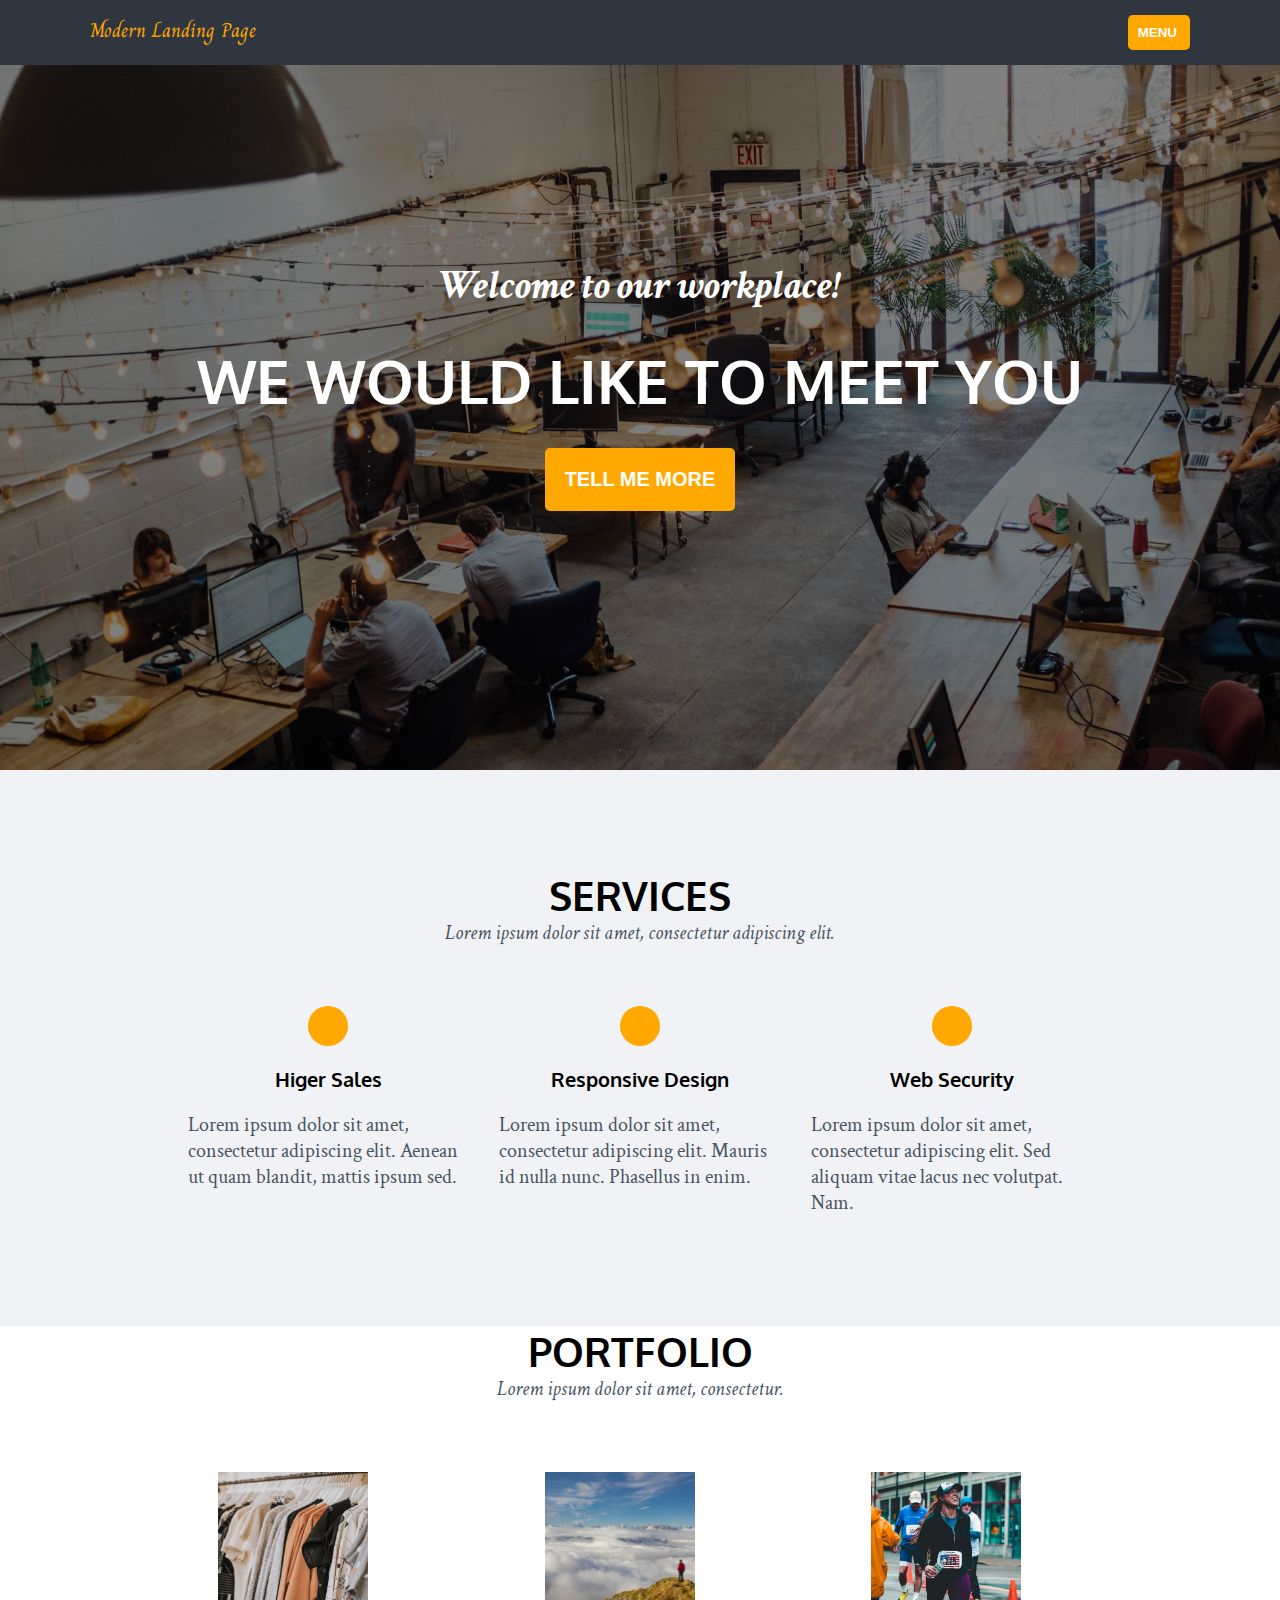
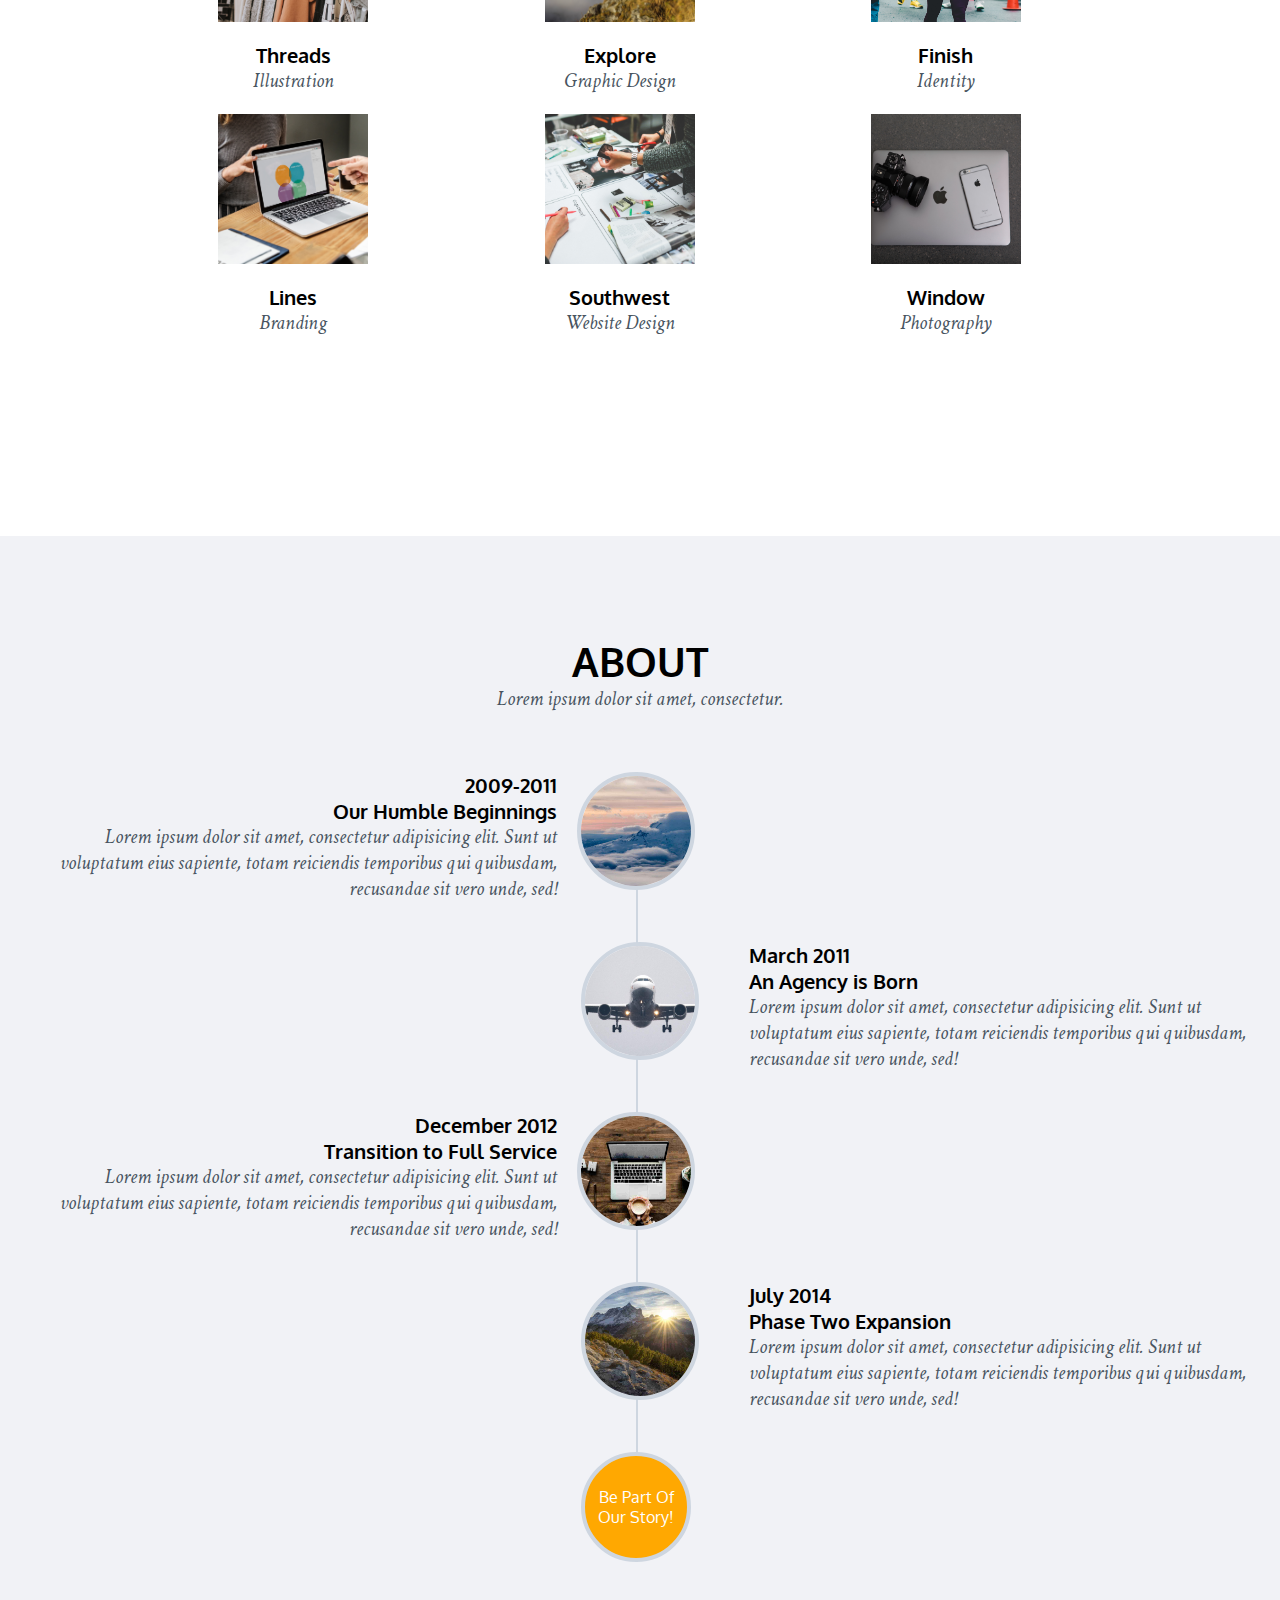
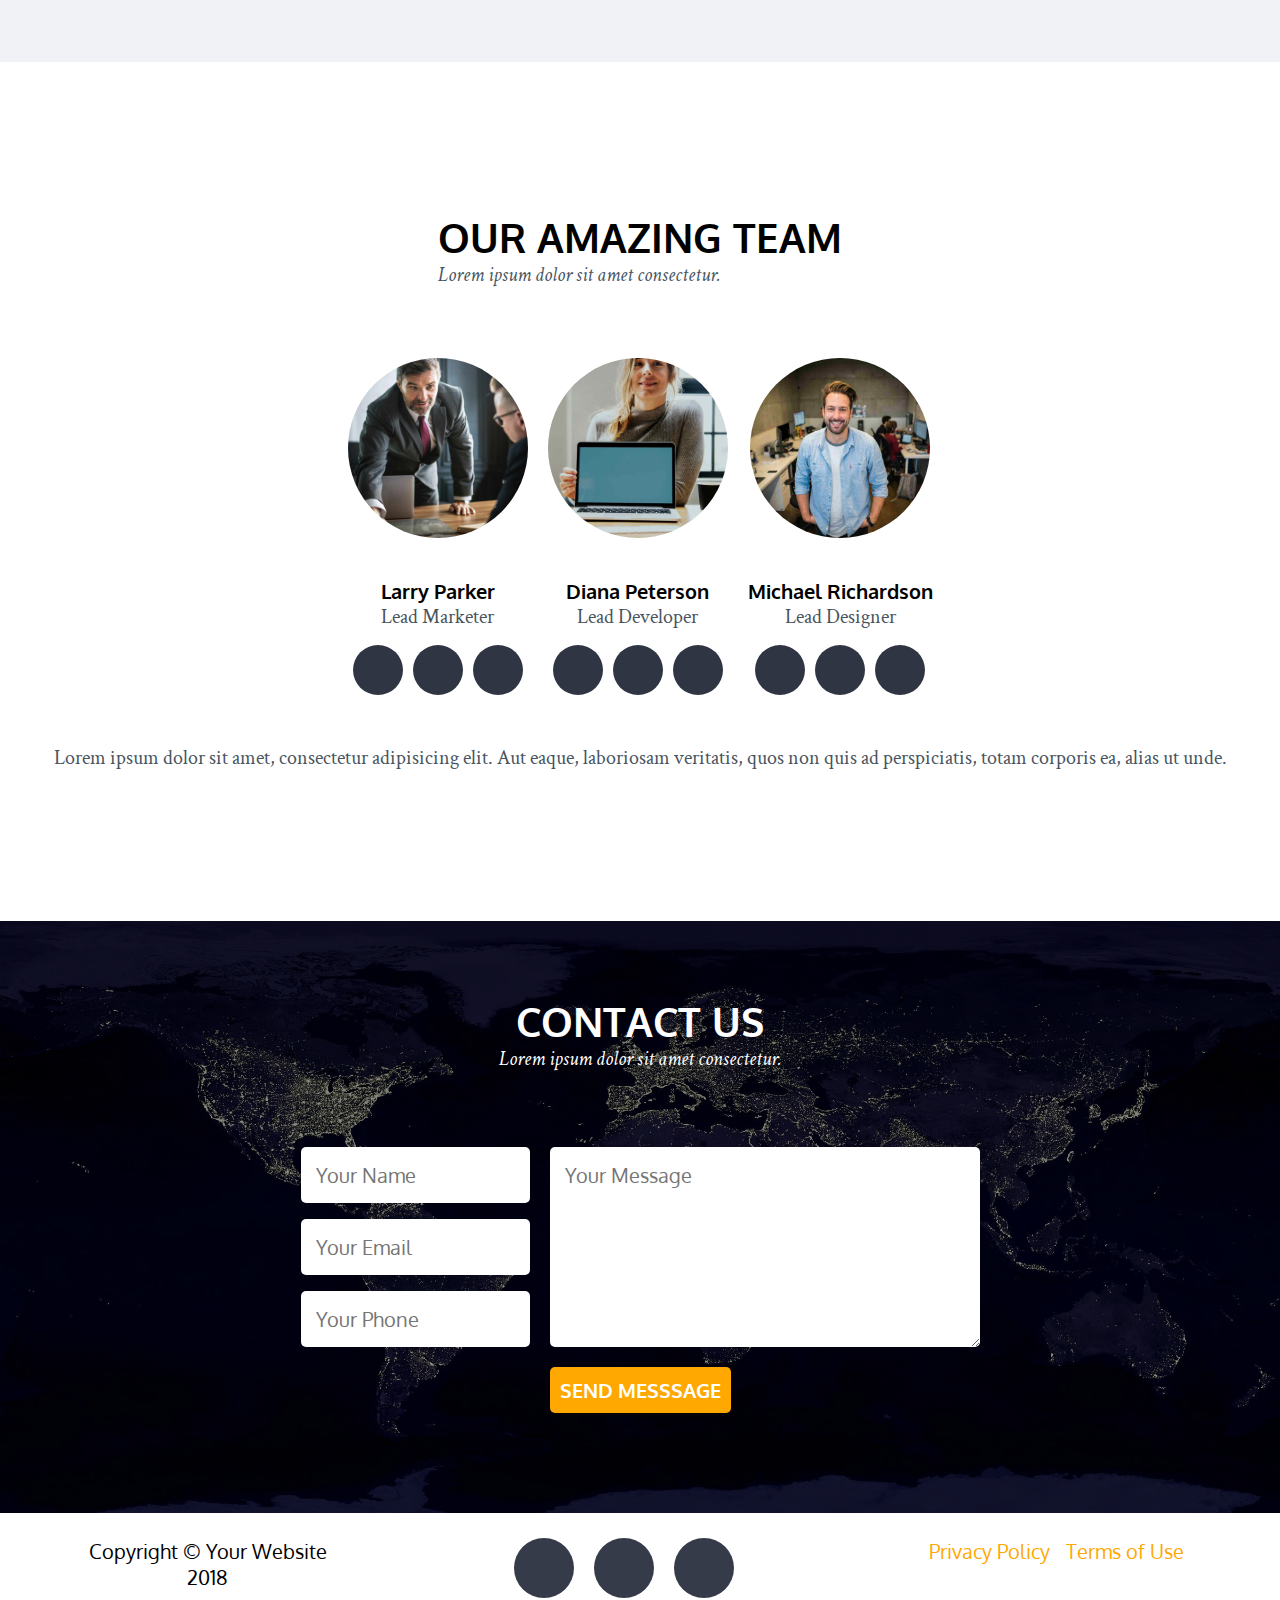
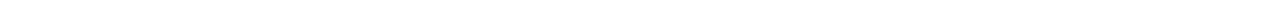
==== html/index.html @ 5140ac52 "finished smooth menu jumps to sections of page" ====
<!DOCTYPE html>
<html>
  <head> 
    <link rel="stylesheet" href="https://use.fontawesome.com/releases/v5.6.3/css/all.css" integrity="sha384-UHRtZLI+pbxtHCWp1t77Bi1L4ZtiqrqD80Kn4Z8NTSRyMA2Fd33n5dQ8lWUE00s/" crossorigin="anonymous">
    <link rel="stylesheet" href="./fonts.css">
    <link rel="stylesheet" href="./commonStyles.css">
    <link href="https://fonts.googleapis.com/css?family=Charm|Crimson+Text|Oxygen" rel="stylesheet">
    <style>
      body{
          margin: 0;
      }
    </style>
  </head>
  <body>
    <style>
      @keyframes menuDropdownSlideDown {
          from {
              height: calc(65px - 30px);
          }
          to {
              height: 300px;
          }
      }
      @keyframes menuDropdownSlideUp {
          from {
              height: 300px;
          }
          to {
              height: calc(65px - 30px);
          }
      }
      header{
          background-color: #2f3640;
          display: flex;
          flex-direction: column;
          padding: 15px 90px;
          position: absolute;
          width: calc(100% - 180px);
      }
      header .pageSections{
          display: none;
      }
      .headerTopRow {
          display: flex;
          justify-content: space-between;
      }
      header button{
          height: 35px;
      }
      ul.pageSections {
          list-style: none;
          padding-left: 0;
          justify-content: space-between;
          height: 100%;
      }
      ul.pageSection li {
          margin-bottom: 10px;
          padding: 0;
      }
      .pageSections a{
          color:white;
          text-decoration: none;
      }
      .pageSections li:hover {
          cursor: pointer;
      }
    </style>
    <script>
      let isMenuBtnClicked = false;
      
      function handleMenuBtnClicked(e) {
          isMenuBtnClicked = !isMenuBtnClicked;
          let headerStyle ='';
          let pageSectionsStyle ='';
      
          if(isMenuBtnClicked){
              headerStyle = 'animation-fill-mode: forwards; animation-duration: .5s; animation-name: menuDropdownSlideDown;';
              pageSectionsStyle = 'display: flex; flex-direction: column';
          } 
          else {
              headerStyle = 'animation-fill-mode: forwards; animation-duration: .5s; animation-name: menuDropdownSlideUp;';
              pageSectionsStyle = 'display: none';
          }
      
          let headerEl = document.getElementsByTagName('header')[0];
          let pageSectionsEl = document.getElementsByClassName('pageSections')[0];  
      
          headerEl.style = headerStyle;
          pageSectionsEl.style = pageSectionsStyle;
      }
      
      function scrollTo(element, to, duration){
          if (duration <= 0) return;
          var difference = to - element.scrollTop;
          var perTick = difference / duration * 10;
      
          setTimeout(function() {
              element.scrollTop = element.scrollTop + perTick;
              if (element.scrollTop === to) return;
              scrollTo(element, to, duration - 10);
          }, 10);
      }
      
      window.addEventListener('DOMContentLoaded', function () {
          let anchorTagEls = document.getElementsByClassName('sectionLink');
          for(let i = 0;i < anchorTagEls.length;i++ ){
              anchorTagEls[i].onclick = animateScroll;
          }
      });
      
      function animateScroll(e) {
          e.preventDefault(); // prevent jumping to section, animate instead       
          let section = e.target.getAttribute("href");
          // get top position of section Elements in relation to top of page
          var sectionEl = document.getElementById(section.slice(1));
          let jmp = sectionEl.offsetTop;
          let htmlEl = document.getElementsByTagName('html')[0];
          setTimeout(()=> scrollTo(htmlEl, jmp, 600), 200);
      }
    </script>
    <header id="header">
      <div class="headerTopRow"><a class="sm-txt cursive" href="#header">Modern Landing Page</a>
        <button class="btn" onclick="handleMenuBtnClicked(this)">MENU<i class="fas fa-bars"></i></button>
      </div>
      <ul class="pageSections sans-serif">
        <li> <a class="sectionLink" href="#services">SERVICES</a></li>
        <li> <a class="sectionLink" href="#portfolio">PORTFOLIO</a></li>
        <li><a class="sectionLink" href="#about">ABOUT</a></li>
        <li> <a class="sectionLink" href="#team">TEAM</a></li>
        <li> <a class="sectionLink" href="#contact">CONTACT</a></li>
      </ul>
    </header>
    <style>
      .bannerSection {
          display: flex;
          flex-direction: column;
          justify-content: center;
          align-items: center;
          background-image: 
              linear-gradient(
                  rgba(0, 0, 0, 0.5), 
                  rgba(0, 0, 0, 0.5)
              ),
              url('../assets/workplace.jpg');
          height: 770px;
          background-size: cover;
      }
      .bannerSection button {
          padding: 20px;
      }
      .bannerSection h2, .bannerSection h1, .bannerSection button {
          margin: 15px 0;
      }
      .bannerSection a{
          text-decoration: none;
      }
    </style>
    <section class="bannerSection">
      <h2 class="md-txt serif">Welcome to our workplace!</h2>
      <h1 class="l-txt sans-serif">WE WOULD LIKE TO MEET YOU</h1>
      <button class="btn sm-txt"> <a href="#services">TELL ME MORE</a></button>
    </section>
    <style>
      .servicesSection{
          display: flex;
          flex-direction: column;
          padding: 100px 0;
          background-color: #f1f2f6;
      }
      .servicesSectionHeader{
          display: flex;
          flex-direction: column;
          align-items: center;
          margin-bottom: 50px;
      }
      .servicesSection .services{
          display: flex;
          justify-content: center;
      }
      .service{
          display: flex; 
          flex-direction: column;
          align-items: center;
          margin: 0 15px;
          flex-basis: 22%;
      }
      .service i {
          background-color: #ffa801;
          padding: 20px;
          border-radius: calc(30px + 40px);
      }
      .service h2, .service i, .service p{
          margin: 10px 0;
      }
      
    </style>
    <section class="servicesSection" id="services">
      <div class="servicesSectionHeader">
        <h2 class="md-txt sans-serif">SERVICES</h2>
        <p class="sm-txt serif">Lorem ipsum dolor sit amet, consectetur adipiscing elit.</p>
      </div>
      <div class="services">
            <div class="service"><i class="fas fa-shopping-cart l-txt"> </i>
              <h2 class="sm-txt sans-serif">Higer Sales</h2>
              <p class="sm-txt serif">Lorem ipsum dolor sit amet, consectetur adipiscing elit. Aenean ut quam blandit, mattis ipsum sed.</p>
            </div>
            <div class="service"><i class="fas fa-laptop l-txt"> </i>
              <h2 class="sm-txt sans-serif">Responsive Design</h2>
              <p class="sm-txt serif">Lorem ipsum dolor sit amet, consectetur adipiscing elit. Mauris id nulla nunc. Phasellus in enim.</p>
            </div>
            <div class="service"><i class="fas fa-lock l-txt"> </i>
              <h2 class="sm-txt sans-serif">Web Security</h2>
              <p class="sm-txt serif">Lorem ipsum dolor sit amet, consectetur adipiscing elit. Sed aliquam vitae lacus nec volutpat. Nam.</p>
            </div>
      </div>
    </section>
    <script>
      const projects = {
          Illustration: {
              date: 'Jan 2018',
              client: 'Bon Jovi'
          },
          'Graphic Design': {
              date: 'June 2017',
              client: 'Aerosmith'
          }, 
          Identity: {
              date: 'May 2018',
              client: 'George L.'
          },
          Branding: {
              date: 'Dec 2017',
              client: 'Samantha'
          },
          'Website Design': {
              date: 'June 2017',
              client: 'Susan'
          },
          Photography: {
              date: 'Nov 2016',
              client: 'Lui'
          }
      };
      
      let dialogIsOpen = false;
      //- populates dom nodes with category data
      function dialogToggle(e){
          dialogIsOpen = !dialogIsOpen;
      
          if(dialogIsOpen){
              let title = e.nextElementSibling.innerHTML;
              let paragraph = 'Use this area to describe your project. Lorem ipsum dolor sit amet, consectetur adipiscing elit. Vivamus finibus iaculis turpis. Mauris quis elit quis justo lobortis elementum. Donec mi justo, semper et urna non, posuere rutrum enim. Maecenas consectetur, tellus a scelerisque faucibus, urna elit gravida odio, eget facilisis enim orci eu massa. Donec ac magna sed sapien aliquam varius a lacinia lorem.';
              let category = e.nextElementSibling.nextElementSibling.innerHTML;
      
              let dialogEl = document.getElementsByClassName('projectDialogContainer')[0];
              dialogEl.style = 'display: block;';
              let projectDialogEl = dialogEl.childNodes[1];
              let dialogHeaderEl = projectDialogEl.childNodes[3];
              dialogHeaderEl.childNodes[1].innerHTML = title;
      
              //- set category image
              let imgUrl = e.previousElementSibling.getAttribute('src');
              let dialogBodyEl = dialogHeaderEl.nextElementSibling;
              let imgEl = dialogBodyEl.childNodes[0];
              imgEl.setAttribute('src', imgUrl);
      
              //- set category body text
              let pEl = imgEl.nextElementSibling;
              pEl.innerHTML = paragraph;
      
              //- Set category Details
              let dialogFooterEl = dialogBodyEl.nextElementSibling;
              let projectDetailsEl = dialogFooterEl.childNodes[1];
              
              let dateEl = projectDetailsEl.childNodes[1];
              let clientEl = dateEl.nextElementSibling;
              let categoryEl = clientEl.nextElementSibling;
      
              dateEl.innerHTML = 'Date: ' + projects[category].date;
              clientEl.innerHTML = 'Client: ' + projects[category].client;
              categoryEl.innerHTML = 'Category: ' + category;
          } else{
              let dialogEl = document.getElementsByClassName('projectDialogContainer')[0];
              dialogEl.style = 'display: none;';
          }
      
      
      }
      
    </script>
    <style>
      .portfolioSection{
          display: flex;
          flex-direction: column;
          align-items: center;
          margin-bottom: 200px;
      }
      .portfolioSectionHeader{
          display: flex;
          flex-direction: column;
          align-items: center;
          margin-bottom: 50px;
      }
      .portfolioCategory {
          display: flex;
          flex-direction: column;
          flex-basis: 32%;
          align-items: center;
          position: relative;
      }
      .portfolioCategory img{
          height: 150px;
          width: 150px;
          object-fit: cover;
          margin: 20px 10px;
      }
      .portfolioCategory i {
          display: flex;
          justify-content: center;
          align-items: center;
          background-color: #ffa801;
          height: 150px;
          width: 150px;
          position: absolute;
          top: 20px;
          opacity: 0;
      }
      @keyframes portfolioSectionHover {
          from {
              opacity: 0;
          }
          to {
              opacity: .8;
          }
      }
      .portfolioCategory i:hover{
          cursor: pointer;
          animation-name: portfolioSectionHover;
          animation-fill-mode: forwards; 
          animation-duration: .5s; 
      }
      .projectDialogContainer {
          top: 0;
          left: 0;
          position: fixed;
          height: 100%;
          width: 100vw;
          overflow-x: hidden;
          overflow-y: scroll;
          z-index: 2;
          box-sizing: border-box;
          display: none;
          background-color:   rgba(0, 0, 0, 0.5);
      }
      .projectDialog{
          padding: 40px;
          background-color: white;
          border-radius: 5px;
          max-width: 100%;
          margin: 20px;
          height: auto;
          display: flex; 
          align-items: center;
          flex-direction: column;
      }
      .projectDialog  > i{
          align-self: flex-end;
      }
      .projectDialog  > i:hover {
          cursor: pointer;
      }
      .projectDialog .dialogHeader {
          display: flex;
          flex-direction: column;
          align-items: center;
          margin-bottom: 10px;
      }
      .projectDialog .dialogHeader h2{
          margin-bottom: 20px;
      }
      .projectDialog .dialogBody {
          display: flex;
          flex-direction: column;
          margin-bottom: 30px;
          text-align: center;
      }
      .projectDialog .dialogBody img{
          width: 100%;
          margin-bottom: 30px;
      }
      .projectDialog .projectDetails {
          margin-bottom: 30px;
      }
      .portfolioCategoriesContainer {
          display: flex;
          flex-wrap: wrap;
      }
      
    </style>
    <section class="portfolioSection" id="portfolio">
      <div class="portfolioSectionHeader">
        <h2 class="md-txt sans-serif">PORTFOLIO</h2>
        <p class="sm-txt serif">Lorem ipsum dolor sit amet, consectetur.</p>
      </div>
      <div class="projectDialogContainer">
        <div class="projectDialog"> <i class="l-txt fas fa-times" onclick="dialogToggle(this)"> </i>
          <div class="dialogHeader">
            <h2 class="sans-serif md-txt title"></h2>
            <p class="sm-txt serif">Lorem ipsum dolor sit amet, consectetur </p>
          </div>
          <div class="dialogBody"><img src="" alt="">
            <p class="sans-serif"></p>
          </div>
          <div class="projectDialogFooter">
            <div class="projectDetails">
              <p class="xs-txt sans-serif">Date: </p>
              <p class="xs-txt sans-serif">Client:</p>
              <p class="xs-txt sans-serif">Category:</p>
            </div>
            <button class="btn"><i class=" sm-txt fas fa-times"> <span class="sans-serif" onclick="dialogToggle(this)">Close Project</span></i></button>
          </div>
        </div>
      </div>
      <div class="portfolioCategoriesContainer">
            <div class="portfolioCategory"><img src="../assets/clothing.jpg" alt="clothing on hangers"><i class="l-txt fas fa-plus" onclick="dialogToggle(this)"></i>
              <h2 class="sm-txt sans-serif">Threads</h2>
              <p class="sm-txt serif">Illustration</p>
            </div>
            <div class="portfolioCategory"><img src="../assets/adventure.jpg" alt="man on the edge of a cliff"><i class="l-txt fas fa-plus" onclick="dialogToggle(this)"></i>
              <h2 class="sm-txt sans-serif">Explore</h2>
              <p class="sm-txt serif">Graphic Design</p>
            </div>
            <div class="portfolioCategory"><img src="../assets/finish.jpg" alt="man on the edge of a cliff"><i class="l-txt fas fa-plus" onclick="dialogToggle(this)"></i>
              <h2 class="sm-txt sans-serif">Finish</h2>
              <p class="sm-txt serif">Identity</p>
            </div>
            <div class="portfolioCategory"><img src="../assets/branding.jpg" alt="man on the edge of a cliff"><i class="l-txt fas fa-plus" onclick="dialogToggle(this)"></i>
              <h2 class="sm-txt sans-serif">Lines</h2>
              <p class="sm-txt serif">Branding</p>
            </div>
            <div class="portfolioCategory"><img src="../assets/design.jpg" alt="man on the edge of a cliff"><i class="l-txt fas fa-plus" onclick="dialogToggle(this)"></i>
              <h2 class="sm-txt sans-serif">Southwest</h2>
              <p class="sm-txt serif">Website Design</p>
            </div>
            <div class="portfolioCategory"><img src="../assets/photography.jpg" alt="man on the edge of a cliff"><i class="l-txt fas fa-plus" onclick="dialogToggle(this)"></i>
              <h2 class="sm-txt sans-serif">Window</h2>
              <p class="sm-txt serif">Photography</p>
            </div>
      </div>
    </section>
    <style>
      .aboutSection{
          background-color: #f1f2f6;
          display: flex;
          flex-direction: column;
          align-items: center;
          padding: 100px 0;
      }
      .aboutSection .aboutSectionHeader{
          display: flex;
          flex-direction: column;
          align-items: center;
      }
      .timeline {
          display: flex;
          align-items: center;
          margin-bottom: 100px;
      }
      .timelineContainer {
          margin-top: 60px;   
          position: relative; 
          box-sizing: border-box;
      }
      .timelineContainer:before{
          position: absolute;
          top: 0;
          bottom: 0;
          width: 2px; 
          height: auto;
          background-color: #ced6e0; 
          content: '';
          left: 50%;
          margin-left: -4px;
          z-index: 0;
      }
      .timelineContainer img{
          width: 110px;
          height: 110px;
          border-radius: 50%;
          border: 4px solid #ced6e0; 
          z-index: 1;
      }
      .timelineContainer .timelineInfo {
          margin-left: 50px;
      }
      .timelineInfo .txtContainer {
          display: flex;  
          flex-direction: column;
          align-items: flex-end;
          margin-right: 20px;
      }
      .txtContainer p {
          text-align: right;
      }
      .timePeriod {
          box-sizing: border-box;
          display: flex;
          width: calc(50% + 55px);
          margin-bottom: 40px;
      }
      .timelineContainer .timePeriod:nth-child(even) {
          flex-direction: row-reverse;
          justify-content: flex-end;
          margin-left: calc(50% - 59px);
      }
      .timelineContainer .timePeriod:nth-child(even) .txtContainer {
          align-items: flex-start;
      }
      .timelineContainer .timePeriod:nth-child(even) .txtContainer p{
          text-align: left;
      }
      .timelineContainer .timePeriod:last-child {
          background-color: red;
          margin-bottom: 30px;
      }
      .endOfTimeline {
          box-sizing: border-box;
          width: 110px;
          height: 110px;
          border-radius: 50%;
          border: 4px solid #ced6e0; 
          position: relative;
          z-index: 2;
          display: flex;
          align-items: center;
          justify-content: center;
          padding: 5px;
          text-align: center;
          align-self: center;
          margin-left: calc(50% - 59px);
          background-color: #ffa801;
      }
      
    </style>
    <section class="aboutSection" id="about">
      <div class="aboutSectionHeader">
        <h1 class="sans-serif md-txt">ABOUT</h1>
        <p class="serif sm-txt">Lorem ipsum dolor sit amet, consectetur.</p>
      </div>
      <div class="timelineContainer">   
            <div class="timePeriod">
              <div class="timelineInfo">
                <div class="txtContainer">
                  <h2 class="sm-txt sans-serif">2009-2011</h2>
                  <h2 class="sm-txt sans-serif">Our Humble Beginnings</h2>
                  <p class="sm-txt serif">Lorem ipsum dolor sit amet, consectetur adipisicing elit. Sunt ut voluptatum eius sapiente, totam reiciendis temporibus qui quibusdam, recusandae sit vero unde, sed!</p>
                </div>
              </div><img src="../assets/beginning.jpg" alt="Mountains">
            </div>
            <div class="timePeriod">
              <div class="timelineInfo">
                <div class="txtContainer">
                  <h2 class="sm-txt sans-serif">March 2011</h2>
                  <h2 class="sm-txt sans-serif">An Agency is Born</h2>
                  <p class="sm-txt serif">Lorem ipsum dolor sit amet, consectetur adipisicing elit. Sunt ut voluptatum eius sapiente, totam reiciendis temporibus qui quibusdam, recusandae sit vero unde, sed!</p>
                </div>
              </div><img src="../assets/plane.jpg" alt="Airplane">
            </div>
            <div class="timePeriod">
              <div class="timelineInfo">
                <div class="txtContainer">
                  <h2 class="sm-txt sans-serif">December 2012</h2>
                  <h2 class="sm-txt sans-serif">Transition to Full Service</h2>
                  <p class="sm-txt serif">Lorem ipsum dolor sit amet, consectetur adipisicing elit. Sunt ut voluptatum eius sapiente, totam reiciendis temporibus qui quibusdam, recusandae sit vero unde, sed!</p>
                </div>
              </div><img src="../assets/laptop.jpg" alt="Laptop">
            </div>
            <div class="timePeriod">
              <div class="timelineInfo">
                <div class="txtContainer">
                  <h2 class="sm-txt sans-serif">July 2014</h2>
                  <h2 class="sm-txt sans-serif">Phase Two Expansion</h2>
                  <p class="sm-txt serif">Lorem ipsum dolor sit amet, consectetur adipisicing elit. Sunt ut voluptatum eius sapiente, totam reiciendis temporibus qui quibusdam, recusandae sit vero unde, sed!</p>
                </div>
              </div><img src="../assets/mountains.jpg" alt="Mountains">
            </div>
        <div class="endOfTimeline sans-serif">Be Part Of Our Story!</div>
      </div>
    </section>
    <style>
      .teamSection{
          margin-top: 150px;
          display: flex;
          align-items: center;
          flex-direction: column;
          align-content: center;
          padding-bottom: 150px;
      }
      .teamSectionHeader {
          display: flex;
          flex-direction : column;
          margin-bottom: 70px;
      }
      .team {
          display: flex;
          margin-bottom: 50px;
      }
      .employee {
          display: flex;
          flex-direction: column;
          align-items: center;
          align-content: center;
          margin: 0 10px;
      }
      .employee img {
          width: 180px;
          height: 180px;
          border-radius: 50%;
          margin-bottom: 40px;
      }
      .employee .socialMediaBtns {
          margin-top: 15px;
          display: flex;
      }
      .employee .iconContainer {
          padding: 10px;
          background-color: #2f3542;
          border-radius: 50%;
          margin: 0 5px;
          width: 30px;
          height: 30px;
          display: flex;
          align-items: center;
          justify-content: center;
      }
      .employee .iconContainer:hover{
          animation-name: socialMediaBtnHover;
          animation-duration: .5s;
          animation-fill-mode: forwards;
          cursor: pointer;
      }
      @keyframes socialMediaBtnHover {
          from {
              background-color: #2f3542;
          }
          to {
              background-color: #ffa801;
          }
      }
      .teamSectionFooter {
          text-align: center;
      } 
    </style>
    <section class="teamSection" id="team">
      <div class="teamSectionHeader">
        <h1 class="md-txt sans-serif">OUR AMAZING TEAM</h1>
        <p class="sm-txt serif">Lorem ipsum dolor sit amet consectetur.</p>
      </div>
      <div class="team">
            <div class="employee"><img src="../assets/lead-marketer.jpg" alt="lead marketer doing business">
              <h2 class="sm-txt sans-serif">Larry Parker</h2>
              <p class="sm-txt serif">Lead Marketer</p>
              <div class="socialMediaBtns">
                <div class="iconContainer"><i class="sm-txt fab fa-twitter"></i></div>
                <div class="iconContainer"><i class="sm-txt fab fa-facebook-f"></i></div>
                <div class="iconContainer"><i class="sm-txt fab fa-linkedin-in"></i></div>
              </div>
            </div>
            <div class="employee"><img src="../assets/lead-developer.jpg" alt="lead developer showing laptop">
              <h2 class="sm-txt sans-serif">Diana Peterson</h2>
              <p class="sm-txt serif">Lead Developer</p>
              <div class="socialMediaBtns">
                <div class="iconContainer"><i class="sm-txt fab fa-twitter"></i></div>
                <div class="iconContainer"><i class="sm-txt fab fa-facebook-f"></i></div>
                <div class="iconContainer"><i class="sm-txt fab fa-linkedin-in"></i></div>
              </div>
            </div>
            <div class="employee"><img src="../assets/lead-designer.jpg" alt="lead designer smiling">
              <h2 class="sm-txt sans-serif">Michael Richardson</h2>
              <p class="sm-txt serif">Lead Designer</p>
              <div class="socialMediaBtns">
                <div class="iconContainer"><i class="sm-txt fab fa-twitter"></i></div>
                <div class="iconContainer"><i class="sm-txt fab fa-facebook-f"></i></div>
                <div class="iconContainer"><i class="sm-txt fab fa-linkedin-in"></i></div>
              </div>
            </div>
      </div>
      <p class="teamSectionFooter serif sm-txt">Lorem ipsum dolor sit amet, consectetur adipisicing elit. Aut eaque, laboriosam veritatis, quos non quis ad perspiciatis, totam corporis ea, alias ut unde.</p>
    </section>
    <style>
      .contactUsSection {
          display: flex;
          flex-direction: column;
          align-items: center;
          background-image: 
              linear-gradient(
                  rgba(0, 0, 0, 0.5), 
                  rgba(0, 0, 0, 0.4)
              ),
              url('../assets/world.jpg');
          background-size: cover;
          padding-bottom: 100px;
      }
      .contactUsSection .contactUsSectionHeader {
          margin-top: 75px;
          display: flex;
          flex-direction: column;
          align-items: center;
          margin-bottom: 75px;
      }
      .contactUsSection .inputsContainer {
          height: 200px;
          display: flex;
          margin-bottom: 20px;
      }
      .contactUsSection .inputsContainer .inputContainer{
          display: flex;
          flex-direction: column;
          justify-content: space-between;
          margin-right: 20px;
      }
      .contactUsSection .inputContainer input, .contactUsSection textarea {
          padding: 15px;
          border-radius: 5px;
          border: none;
      }
      .contactUsSection textarea {
          width: 400px;
      }
      
      .contactUsSection form {
          width: 100%;
          display: flex;
          align-items: center;
          flex-direction: column;
      }
      .contactUsSection form button {
          padding 30px;
      }
      
    </style>
    <section class="contactUsSection" id="contact">
      <div class="contactUsSectionHeader">
        <h1 class="md-txt sans-serif">CONTACT US</h1>
        <p class="sm-txt serif">Lorem ipsum dolor sit amet consectetur.</p>
      </div>
      <form>
        <div class="inputsContainer">
          <div class="inputContainer">
            <input class="sans-serif sm-txt" type="text" placeholder="Your Name">
            <input class="sans-serif sm-txt" type="email" placeholder="Your Email">
            <input class="sans-serif sm-txt" type="phone" placeholder="Your Phone">
          </div>
          <textarea class="sans-serif sm-txt" placeholder="Your Message"></textarea>
        </div>
        <button class="sm-txt sans-serif btn">SEND MESSSAGE</button>
      </form>
    </section>
    <style>
      .footer{
          margin: 25px 0;
          display: flex;
          justify-content: space-around; 
          align-content: center;
      }
      .footer .copyrightContainer {
          display: flex;
          flex-direction: column;
          align-items: center;
      }
      .footer .socialIconsContainer {
          display: flex;
      }
      .footer .socialIconsContainer .iconContainer {
          padding: 10px;
          background-color: #353b48;
          border-radius: 50%;
          display: flex;
          align-items: center;
          justify-content: center;
          width: 40px;
          height: 40px;
          margin: 0 10px;
      }
      .footer .socialIconsContainer .iconContainer:hover {
          cursor: pointer;
          background-color: #ffa801; 
      }
      
      .footer .companyRulesContainer p:hover {
          cursor: pointer; 
      }
      .footer .companyRulesContainer {
          display: flex;
      }
      .footer .companyRulesContainer p{
          margin: 0 8px;
      }
      
      .footer .companyRulesContainer p:hover{
          text-decoration: underline;
      }
    </style>
    <section class="footer">
      <div class="copyrightContainer">
        <p class="sm-txt sans-serif">Copyright © Your Website </p>
        <p class="sm-txt sans-serif">2018</p>
      </div>
      <div class="socialIconsContainer">
        <div class="iconContainer"><i class="fab fa-twitter sm-txt"></i></div>
        <div class="iconContainer"><i class="fab fa-facebook-f sm-txt"></i></div>
        <div class="iconContainer"><i class="fab fa-linkedin-in sm-txt"></i></div>
      </div>
      <div class="companyRulesContainer">
        <p class="sm-txt sans-serif">Privacy Policy</p>
        <p class="sm-txt sans-serif">Terms of Use</p>
      </div>
    </section>
  </body>
</html>
---- html/fonts.css ----
.xxl-txt {
    font-size: 100px;
}
.xl-txt {
    font-size: 80px;
}
.l-txt {
    font-size: 60px;
}
.md-txt {
    font-size: 40px;
}
.sm-txt {
    font-size: 20px;
}
.xs-txt {
    font-size: 15px;
}
.cursive{
    font-family: 'Charm', cursive;
}
.sans-serif{
    font-family: 'Oxygen', sans-serif;
}
.serif{
    font-family: 'Crimson Text', sans-serif;
}
h1, h2, h3, p {
    margin: 0;
}
header h1, .pageSections li a:hover,
.footer .companyRulesContainer p {
    color: #ffa801;
}
header i {
    margin-left: 3px;
    color: white;
}
ul.pageSections, 
.bannerSection h1, 
.bannerSection h2, 
.service i,
.portfolioCategory i,
.endOfTimeline,
.employee .socialMediaBtns i,
.contactUsSection .contactUsSectionHeader h1,
.contactUsSection .contactUsSectionHeader p,
.footer .socialIconsContainer i ,
.bannerSection a{
    color: white;
}
.bannerSection h1{
    font-weight: bolder;
}

.bannerSection h2, 
.servicesSectionHeader p, 
.portfolioSectionHeader p,
.portfolioCategory p,
.projectDialog .dialogHeader p,
.aboutSection .aboutSectionHeader p,
.timelineContainer .txtContainer p,
.teamSectionHeader p,
.contactUsSection .contactUsSectionHeader p{
    font-style: italic;
}

.servicesSectionHeader p, 
.service p, 
.portfolioSectionHeader p,
.portfolioCategory p,
.projectDialog .dialogHeader p,
.projectDialog .dialogBody p,
.projectDialog .projectDialogFooter p,
.aboutSection .aboutSectionHeader p,
.timelineContainer .txtContainer p,
.teamSectionHeader p,
.employee p,
.teamSectionFooter
{
    color: #485460;
}

.headerTopRow a{
    color: #ffa801;
    text-decoration: none;
}
---- html/commonStyles.css ----
.btn {
    background-color: #ffa801; 
    color: white;
    padding: 10px;
    border: none;
    border-radius: 5px;
    font-weight: bold;
    cursor: pointer;
}
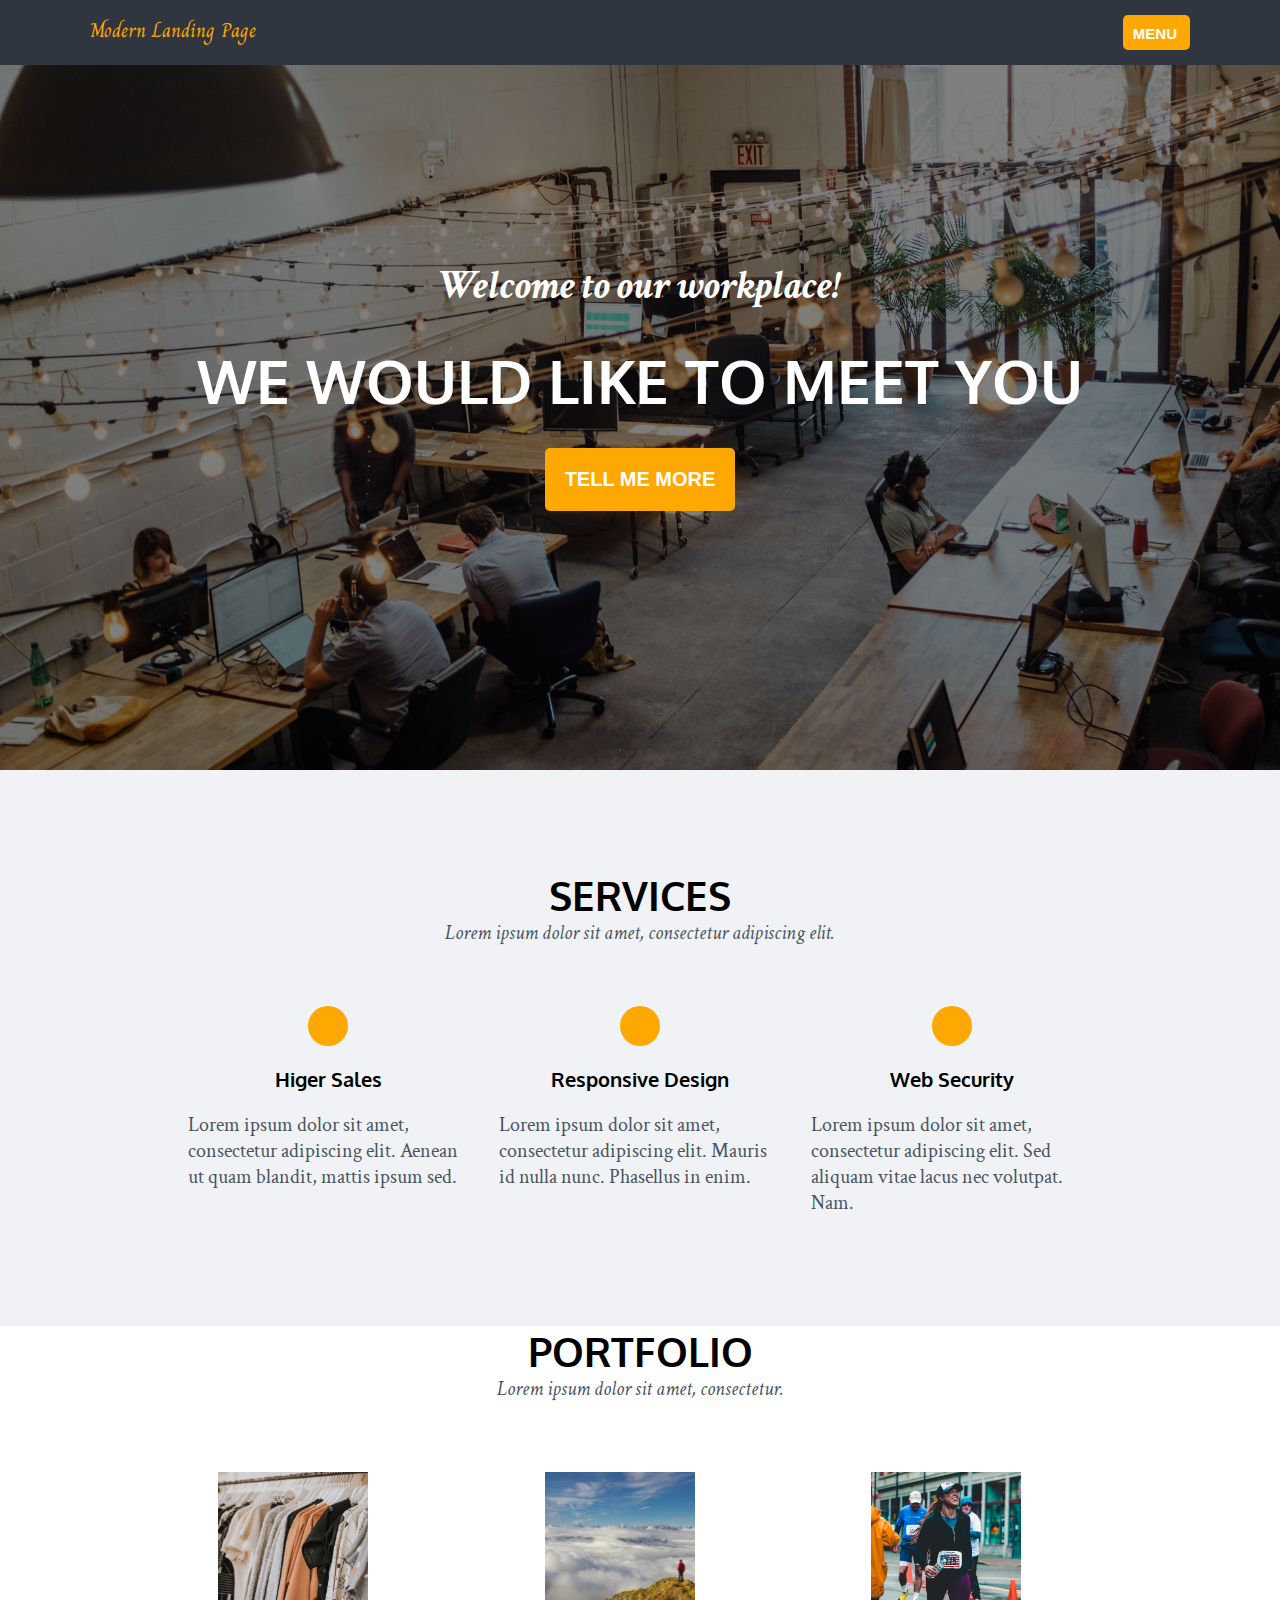
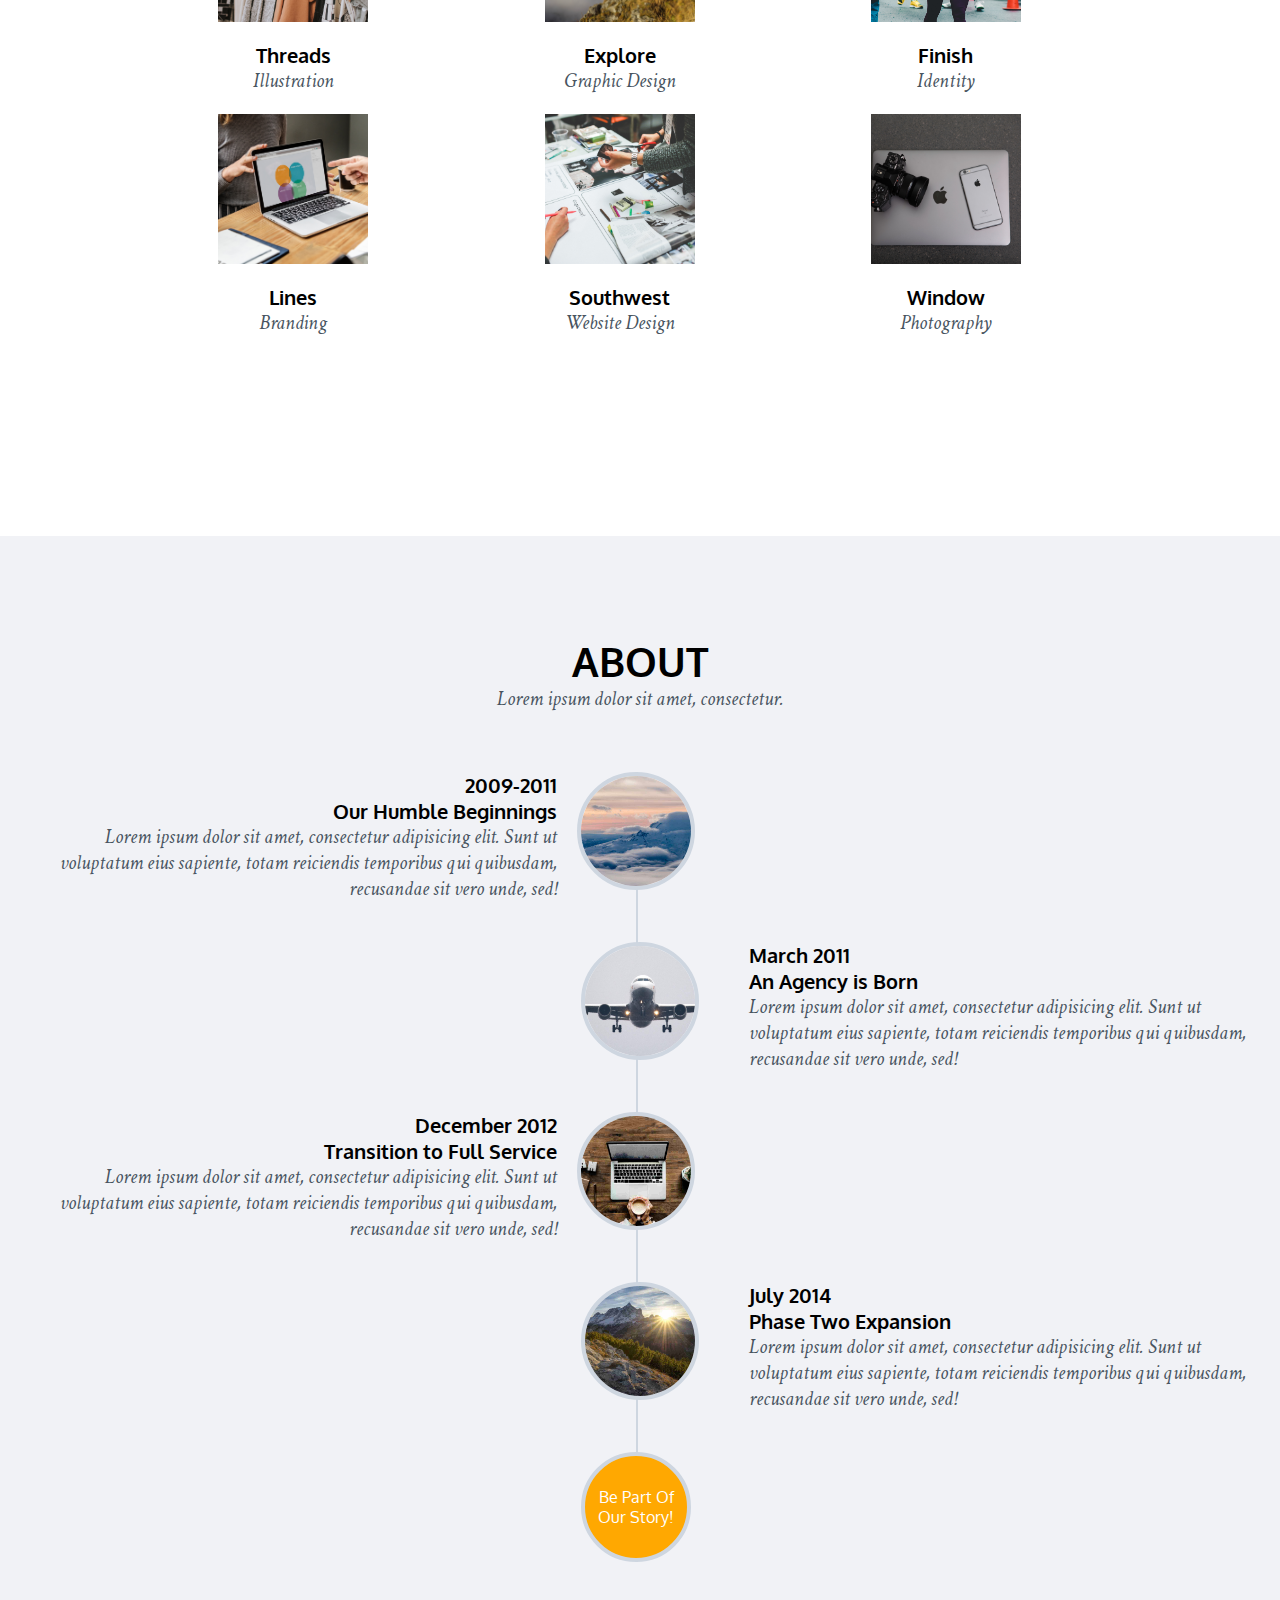
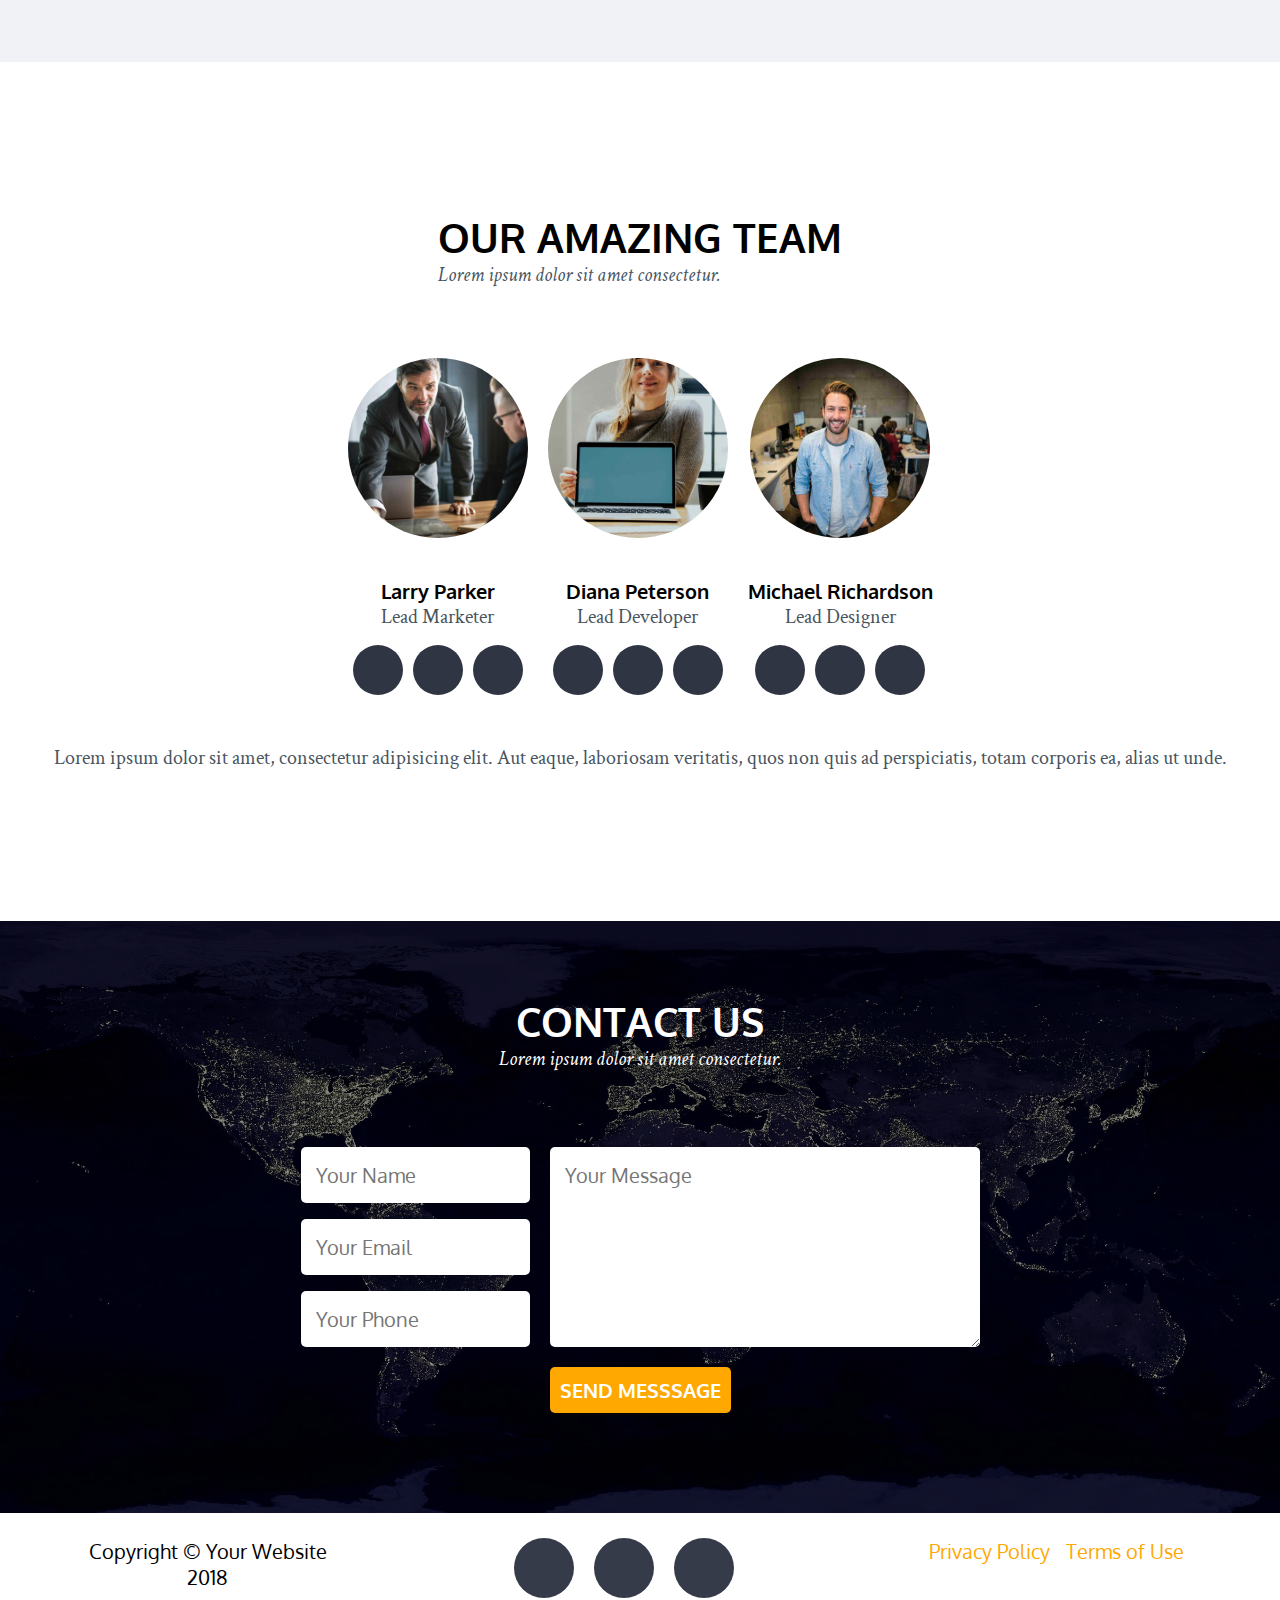
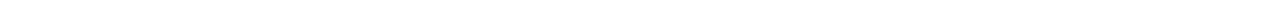
==== commit 90391859: "added media queries for pc and tablet sizes" ====
--- a/html/index.html
+++ b/html/index.html
@@ -15,7 +15,7 @@
     <style>
       @keyframes menuDropdownSlideDown {
           from {
-              height: calc(65px - 30px);
+              height: 65px;
           }
           to {
               height: 300px;
@@ -26,7 +26,7 @@
               height: 300px;
           }
           to {
-              height: calc(65px - 30px);
+              height: 65px;
           }
       }
       header{
@@ -34,8 +34,11 @@
           display: flex;
           flex-direction: column;
           padding: 15px 90px;
-          position: absolute;
-          width: calc(100% - 180px);
+          position: fixed;
+          width: 100%;
+          box-sizing: border-box;
+          z-index: 3;
+          top: 0;
       }
       header .pageSections{
           display: none;
@@ -64,6 +67,20 @@
       .pageSections li:hover {
           cursor: pointer;
       }
+      //- Media Queries
+      @media only screen and (max-width: 668px) { 
+          header{
+              height: 56px;
+          }
+      }
+      @media (min-width: 669px) and (max-width: 991px) {
+          #header button{
+              padding: 4px;
+              box-sizing: border-box;
+              height: auto;
+          }
+      }
+      
     </style>
     <script>
       let isMenuBtnClicked = false;
@@ -91,7 +108,7 @@
       
       function scrollTo(element, to, duration){
           if (duration <= 0) return;
-          var difference = to - element.scrollTop;
+          var difference = to - element.scrollTop; // how much more till we get to a section
           var perTick = difference / duration * 10;
       
           setTimeout(function() {
@@ -103,6 +120,7 @@
       
       window.addEventListener('DOMContentLoaded', function () {
           let anchorTagEls = document.getElementsByClassName('sectionLink');
+          //- add navbar eventlisteners
           for(let i = 0;i < anchorTagEls.length;i++ ){
               anchorTagEls[i].onclick = animateScroll;
           }
@@ -113,21 +131,23 @@
           let section = e.target.getAttribute("href");
           // get top position of section Elements in relation to top of page
           var sectionEl = document.getElementById(section.slice(1));
-          let jmp = sectionEl.offsetTop;
+          let jmp = sectionEl.offsetTop - 65;
           let htmlEl = document.getElementsByTagName('html')[0];
-          setTimeout(()=> scrollTo(htmlEl, jmp, 600), 200);
+          setTimeout(()=> scrollTo(htmlEl, jmp, 350), 700);
+          if(isMenuBtnClicked) // - close navigation bar when opened before animating scroll
+              handleMenuBtnClicked();
       }
     </script>
     <header id="header">
       <div class="headerTopRow"><a class="sm-txt cursive" href="#header">Modern Landing Page</a>
-        <button class="btn" onclick="handleMenuBtnClicked(this)">MENU<i class="fas fa-bars"></i></button>
+        <button class="btn xs-txt" onclick="handleMenuBtnClicked(this)">MENU<i class="fas fa-bars"></i></button>
       </div>
       <ul class="pageSections sans-serif">
-        <li> <a class="sectionLink" href="#services">SERVICES</a></li>
-        <li> <a class="sectionLink" href="#portfolio">PORTFOLIO</a></li>
-        <li><a class="sectionLink" href="#about">ABOUT</a></li>
-        <li> <a class="sectionLink" href="#team">TEAM</a></li>
-        <li> <a class="sectionLink" href="#contact">CONTACT</a></li>
+        <li> <a class="sm-txt sectionLink" href="#services">SERVICES</a></li>
+        <li> <a class="sm-txt sectionLink" href="#portfolio">PORTFOLIO</a></li>
+        <li><a class="sm-txt sectionLink" href="#about">ABOUT</a></li>
+        <li> <a class="sm-txt sectionLink" href="#team">TEAM</a></li>
+        <li> <a class="sm-txt sectionLink" href="#contact">CONTACT</a></li>
       </ul>
     </header>
     <style>
@@ -154,11 +174,18 @@
       .bannerSection a{
           text-decoration: none;
       }
+      /* media query styles */
+      @media (min-width: 669px) and (max-width: 991px) {
+          .bannerSection h1{
+              padding: 0 50px;
+              text-align: center;
+          }
+      }
     </style>
     <section class="bannerSection">
       <h2 class="md-txt serif">Welcome to our workplace!</h2>
       <h1 class="l-txt sans-serif">WE WOULD LIKE TO MEET YOU</h1>
-      <button class="btn sm-txt"> <a href="#services">TELL ME MORE</a></button>
+      <button class="btn sm-txt"> <a class="sectionLink" href="#services">TELL ME MORE</a></button>
     </section>
     <style>
       .servicesSection{
--- a/html/fonts.css
+++ b/html/fonts.css
@@ -1,21 +1,67 @@
-.xxl-txt {
-    font-size: 100px;
+/* PC. */
+@media (min-width: 992px) {
+    .xxl-txt {
+        font-size: 100px;
+    }
+    .xl-txt {
+        font-size: 80px;
+    }
+    .l-txt {
+        font-size: 60px;
+    }
+    .md-txt {
+        font-size: 40px;
+    }
+    .sm-txt {
+        font-size: 20px;
+    }
+    .xs-txt {
+        font-size: 15px;
+    }
 }
-.xl-txt {
-    font-size: 80px;
+
+/* Tablet. */
+@media (min-width: 669px) and (max-width: 991px) {
+    .xl-txt {
+        font-size: 120px;
+    }
+    .l-txt {
+        font-size: 80px;
+    }
+    .md-txt {
+        font-size: 50px;
+    }
+    .sm-txt {
+        font-size: 25px;
+    }
+    .xs-txt {
+        font-size: 20px;
+    }
 }
-.l-txt {
-    font-size: 60px;
+
+/* Size Media Queries */
+@media (max-width: 668px) {
+    .xxl-txt {
+        font-size: 250px;
+    }
+    .xl-txt {
+        font-size: 200px;
+    }
+    .l-txt {
+        font-size: 150px;
+    }
+    .md-txt {
+        font-size: 80px;
+    }
+    .sm-txt {
+        font-size: 50px;
+    }
+    .xs-txt {
+        font-size: 37.5px;
+    }
 }
-.md-txt {
-    font-size: 40px;
-}
-.sm-txt {
-    font-size: 20px;
-}
-.xs-txt {
-    font-size: 15px;
-}
+
+
 .cursive{
     font-family: 'Charm', cursive;
 }
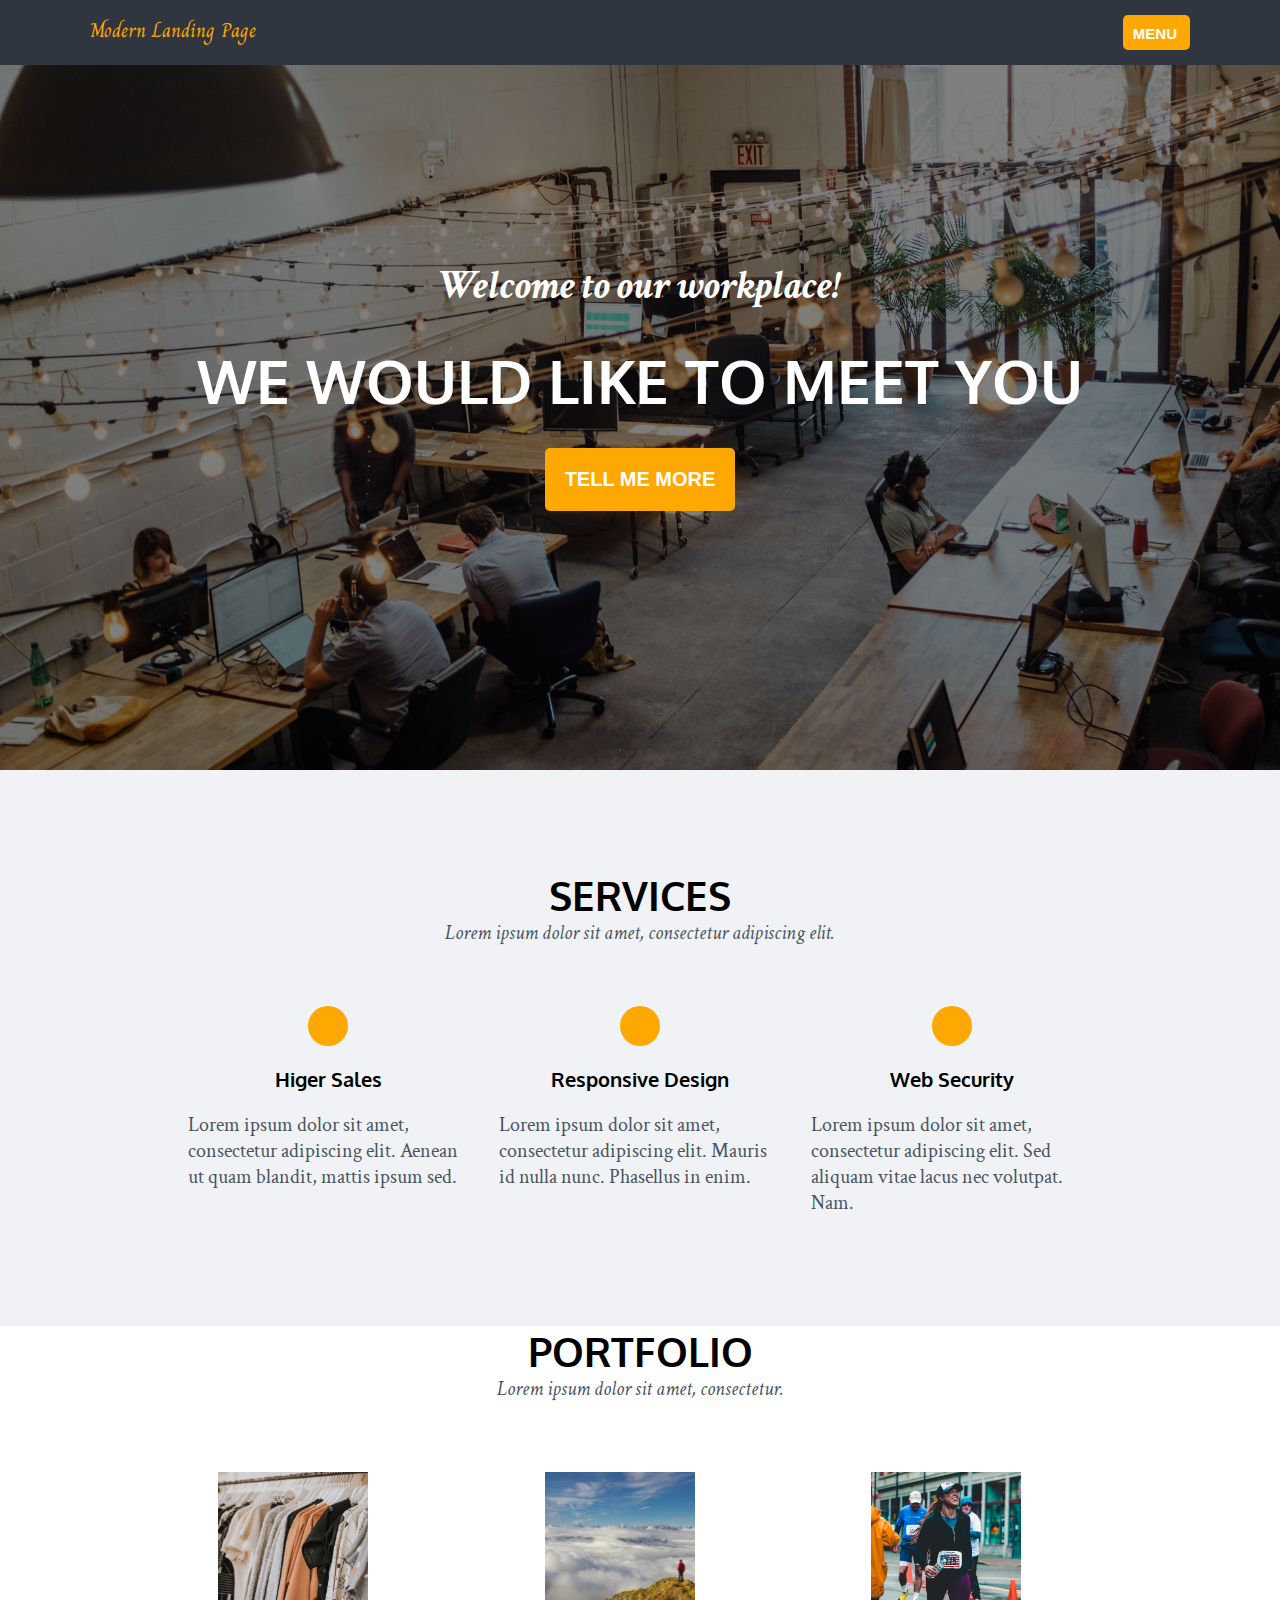
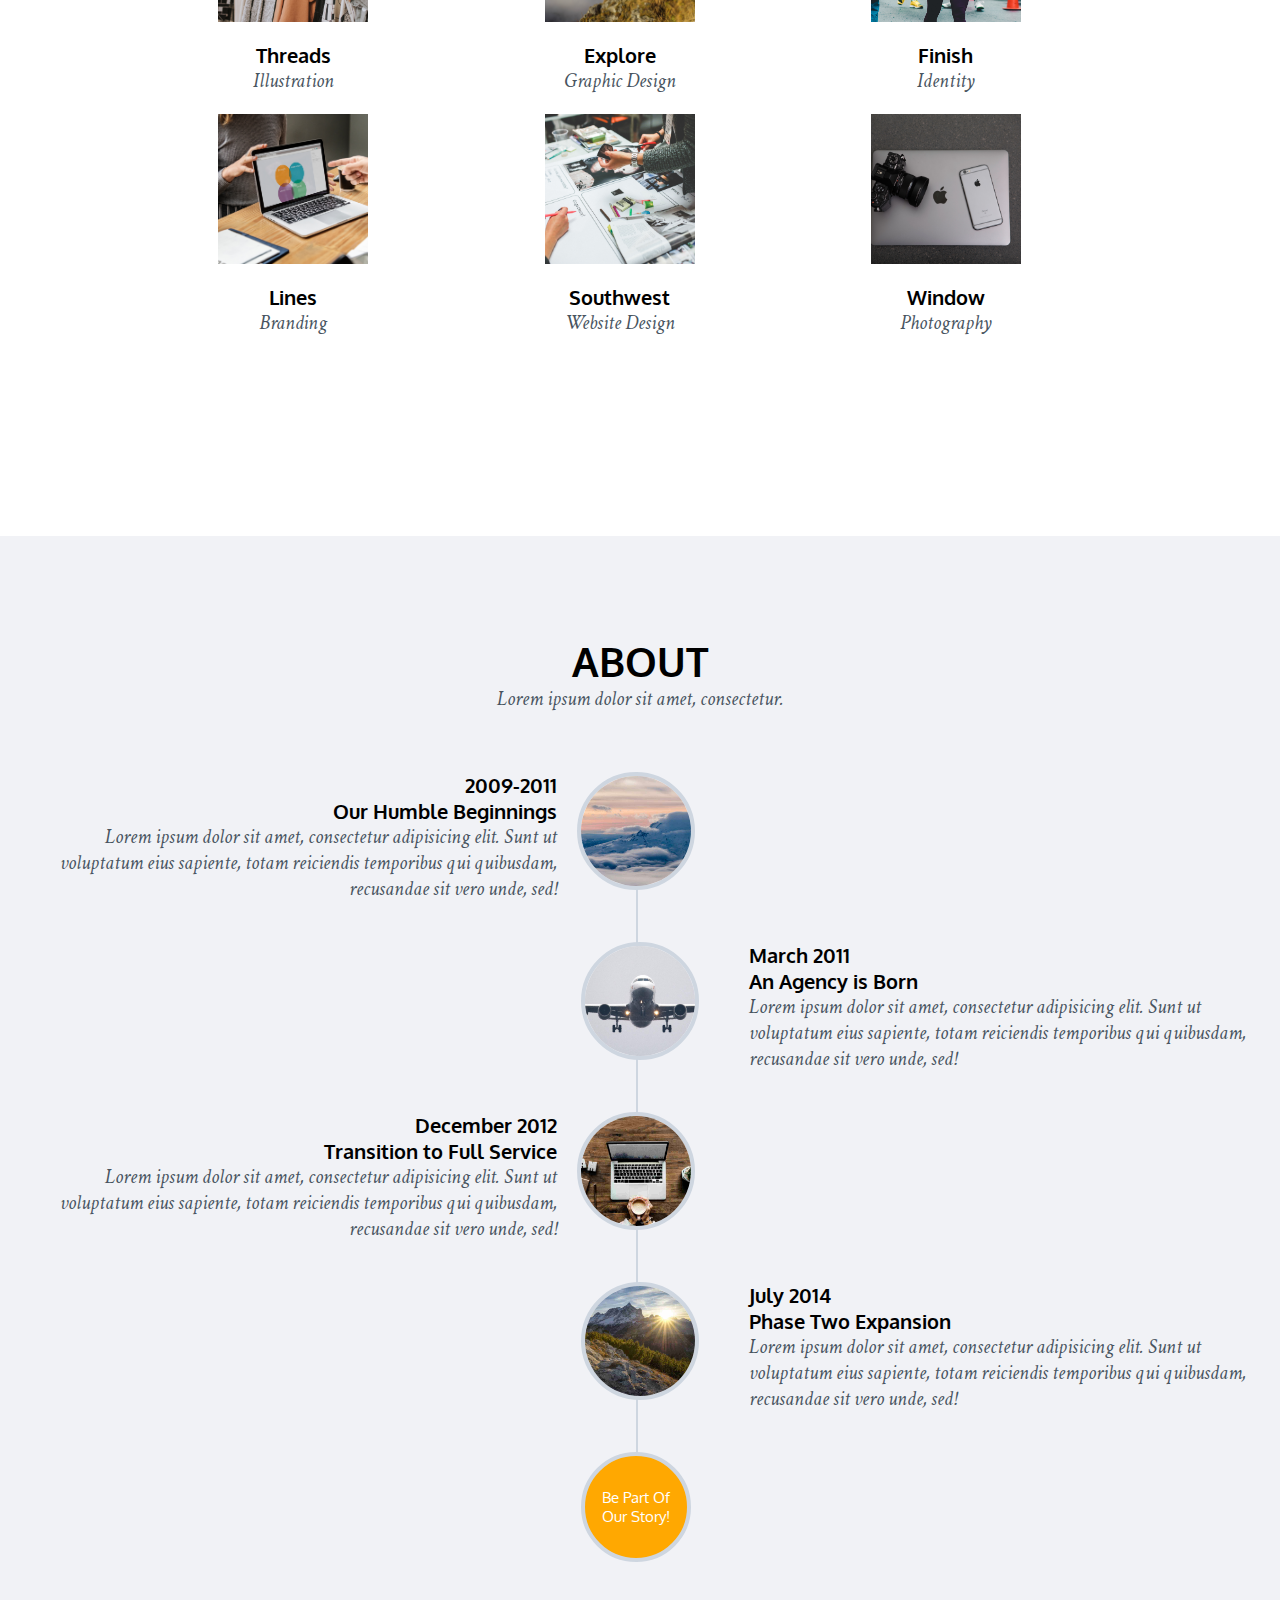
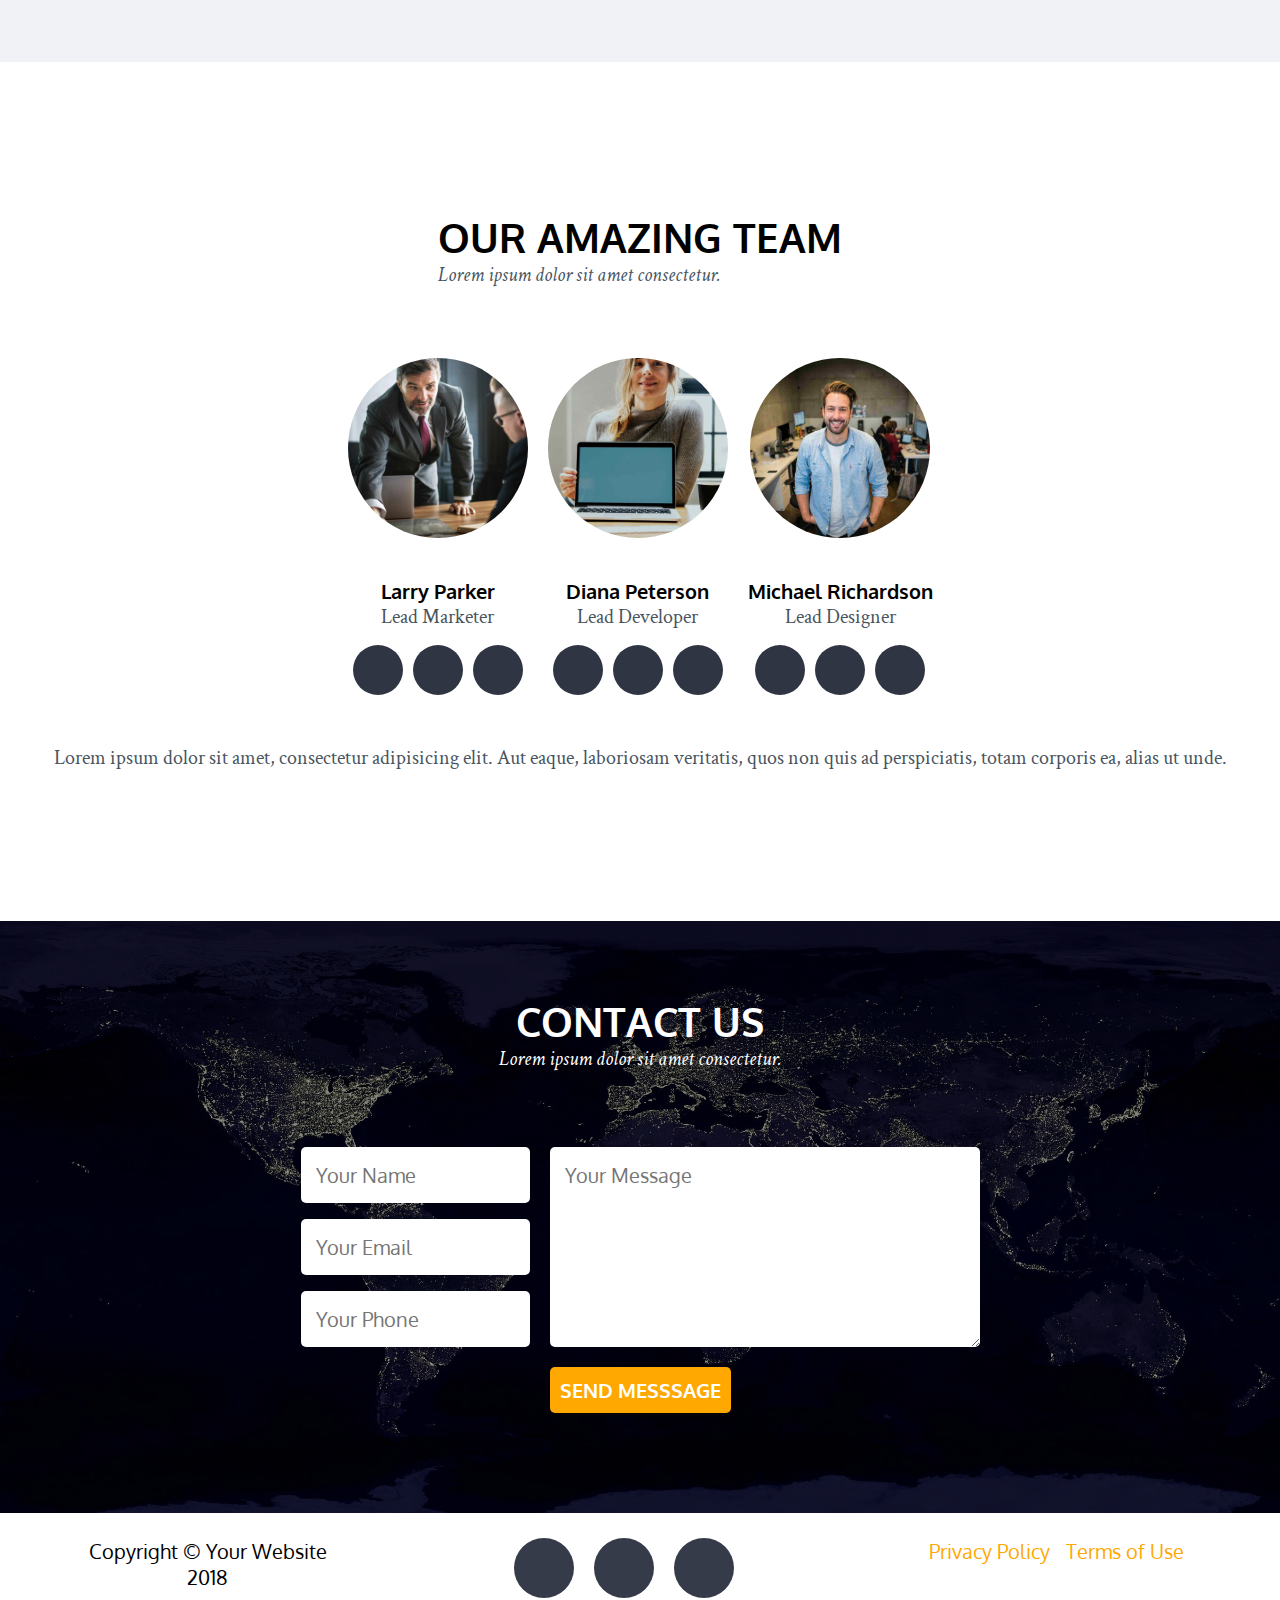
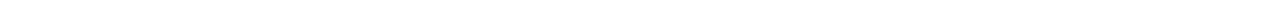
==== commit 673e97af: "finished responsive design for phones" ====
--- a/html/index.html
+++ b/html/index.html
@@ -4,11 +4,15 @@
     <link rel="stylesheet" href="https://use.fontawesome.com/releases/v5.6.3/css/all.css" integrity="sha384-UHRtZLI+pbxtHCWp1t77Bi1L4ZtiqrqD80Kn4Z8NTSRyMA2Fd33n5dQ8lWUE00s/" crossorigin="anonymous">
     <link rel="stylesheet" href="./fonts.css">
     <link rel="stylesheet" href="./commonStyles.css">
-    <link href="https://fonts.googleapis.com/css?family=Charm|Crimson+Text|Oxygen" rel="stylesheet">
+    <link href="https://fonts.googleapis.com/css?family=Charm|Crimson+Text|Oxygen" rel="stylesheet"><meta name="viewport" content="width=device-width,initial-scale=1.0">
     <style>
       body{
           margin: 0;
       }
+      html, body{
+          width: 100vw;
+      }
+      
     </style>
   </head>
   <body>
@@ -35,7 +39,7 @@
           flex-direction: column;
           padding: 15px 90px;
           position: fixed;
-          width: 100%;
+          width: 100vw;
           box-sizing: border-box;
           z-index: 3;
           top: 0;
@@ -77,7 +81,12 @@
           #header button{
               padding: 4px;
               box-sizing: border-box;
-              height: auto;
+          }
+      }
+      
+      @media (min-width: 0px) and (max-width: 668px) {
+          header {
+              padding: 15px;
           }
       }
       
@@ -170,6 +179,7 @@
       }
       .bannerSection h2, .bannerSection h1, .bannerSection button {
           margin: 15px 0;
+          text-align: center;
       }
       .bannerSection a{
           text-decoration: none;
@@ -178,7 +188,15 @@
       @media (min-width: 669px) and (max-width: 991px) {
           .bannerSection h1{
               padding: 0 50px;
-              text-align: center;
+          }
+      }
+      
+      @media (min-width: 0px) and (max-width: 668px) {
+          .bannerSection {
+              height: 500px;
+          }
+          .bannerSection h2, .bannerSection h1, .bannerSection button {
+              margin: 5px 0;
           }
       }
     </style>
@@ -199,6 +217,7 @@
           flex-direction: column;
           align-items: center;
           margin-bottom: 50px;
+          text-align: center;
       }
       .servicesSection .services{
           display: flex;
@@ -219,6 +238,12 @@
       .service h2, .service i, .service p{
           margin: 10px 0;
       }
+      @media (min-width: 0px) and (max-width: 668px) {
+          .services {
+              flex-direction: column;
+          }
+      }
+      
       
     </style>
     <section class="servicesSection" id="services">
@@ -374,7 +399,7 @@
           width: 100vw;
           overflow-x: hidden;
           overflow-y: scroll;
-          z-index: 2;
+          z-index: 4;
           box-sizing: border-box;
           display: none;
           background-color:   rgba(0, 0, 0, 0.5);
@@ -421,6 +446,19 @@
       .portfolioCategoriesContainer {
           display: flex;
           flex-wrap: wrap;
+      }
+      @media (min-width: 0px) and (max-width: 668px) {
+          .portfolioCategory img{
+              width: 300px;
+              height: 300px;
+          }
+          .portfolioCategoriesContainer{
+              flex-direction: column;
+          }
+          .portfolioCategory i {
+              width: 300px;
+              height: 300px; 
+          }
       }
       
     </style>
@@ -547,7 +585,6 @@
           text-align: left;
       }
       .timelineContainer .timePeriod:last-child {
-          background-color: red;
           margin-bottom: 30px;
       }
       .endOfTimeline {
@@ -566,6 +603,44 @@
           align-self: center;
           margin-left: calc(50% - 59px);
           background-color: #ffa801;
+      }
+      @media (min-width: 0px) and (max-width: 668px) {
+          .timelineContainer:before{
+              left: 0;
+              margin-left: calc(10px + 4px + 40px);
+          }
+          .timelineContainer .timePeriod:nth-child(even) {
+              flex-direction: row-reverse;
+              width: 100%;
+              margin-left: 0;
+          }
+          .timelineContainer .timePeriod {
+              flex-direction: row-reverse;
+              width: 100%;
+              margin-left: 0;
+          }
+          .timelineContainer .timePeriod .txtContainer p{
+              text-align: left;
+          }
+          .timelineContainer .timePeriod .txtContainer {
+              align-items: flex-start;
+          }
+      
+          .timelineContainer .timelineInfo {
+              margin: 0 13px;
+          }
+          .timelineContainer img {
+              width: 80px;
+              height: 80px;
+              margin-left: 10px;
+          }
+          .endOfTimeline{
+              width: 80px;
+              height: 80px;
+              align-self: flex-start;
+              margin-left: calc(10px + 4px);
+          }
+      
       }
       
     </style>
@@ -611,7 +686,7 @@
                 </div>
               </div><img src="../assets/mountains.jpg" alt="Mountains">
             </div>
-        <div class="endOfTimeline sans-serif">Be Part Of Our Story!</div>
+        <div class="xs-txt endOfTimeline sans-serif">Be Part Of Our Story!</div>
       </div>
     </section>
     <style>
@@ -677,6 +752,12 @@
       .teamSectionFooter {
           text-align: center;
       } 
+      @media (min-width: 0px) and (max-width: 668px) {
+          .teamSection .team {
+              display: flex;
+              flex-direction: column;
+          }
+      }
     </style>
     <section class="teamSection" id="team">
       <div class="teamSectionHeader">
@@ -763,6 +844,31 @@
       }
       .contactUsSection form button {
           padding 30px;
+      }
+      @media (min-width: 0px) and (max-width: 668px) {
+          .contactUsSection textarea {
+              width: 100%;
+              box-sizing: border-box;
+              margin: 5px 0;
+              height: 200px;
+          }
+          .contactUsSection {
+              flex-direction: column;
+          }
+          .contactUsSection .inputsContainer {
+              flex-direction: column;
+              height: auto;
+              width: 90%;
+          }
+          .contactUsSection .inputsContainer .inputContainer{
+              margin: 0;
+          }
+          .contactUsSection .inputsContainer input{
+              margin: 5px 0;
+          }
+          .contactUsSection button {
+              padding: 20px;
+          }
       }
       
     </style>
@@ -827,6 +933,13 @@
       .footer .companyRulesContainer p:hover{
           text-decoration: underline;
       }
+      
+      @media (min-width: 0px) and (max-width: 668px) {
+          .footer {
+              flex-direction: column;
+              align-items: center;
+          }
+      }
     </style>
     <section class="footer">
       <div class="copyrightContainer">
--- a/html/fonts.css
+++ b/html/fonts.css
@@ -39,25 +39,25 @@
     }
 }
 
-/* Size Media Queries */
-@media (max-width: 668px) {
+/* Phone*/
+@media (min-width: 0px) and (max-width: 668px) {
     .xxl-txt {
         font-size: 250px;
     }
     .xl-txt {
-        font-size: 200px;
+        font-size: 50px;
     }
     .l-txt {
-        font-size: 150px;
+        font-size: 45px;
     }
     .md-txt {
-        font-size: 80px;
+        font-size: 30px;
     }
     .sm-txt {
-        font-size: 50px;
+        font-size: 20px;
     }
     .xs-txt {
-        font-size: 37.5px;
+        font-size: 15px;
     }
 }
 
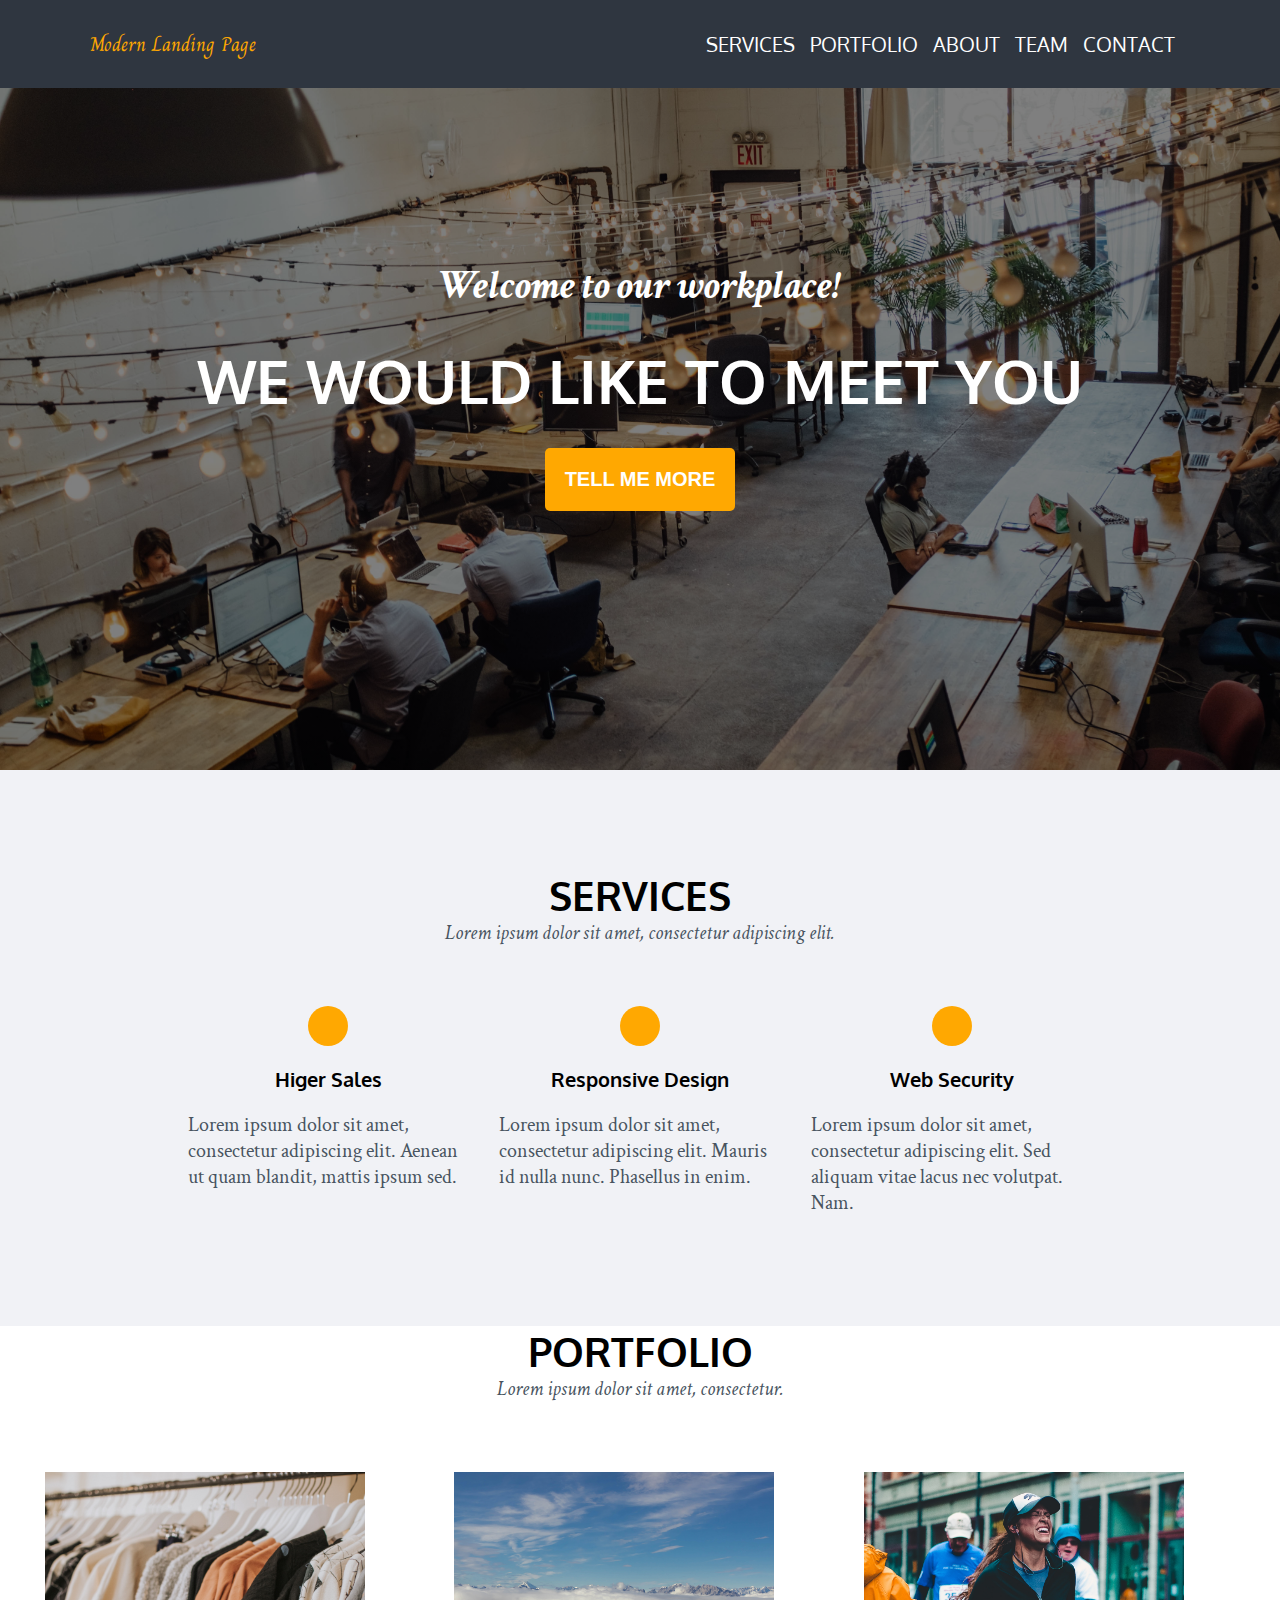
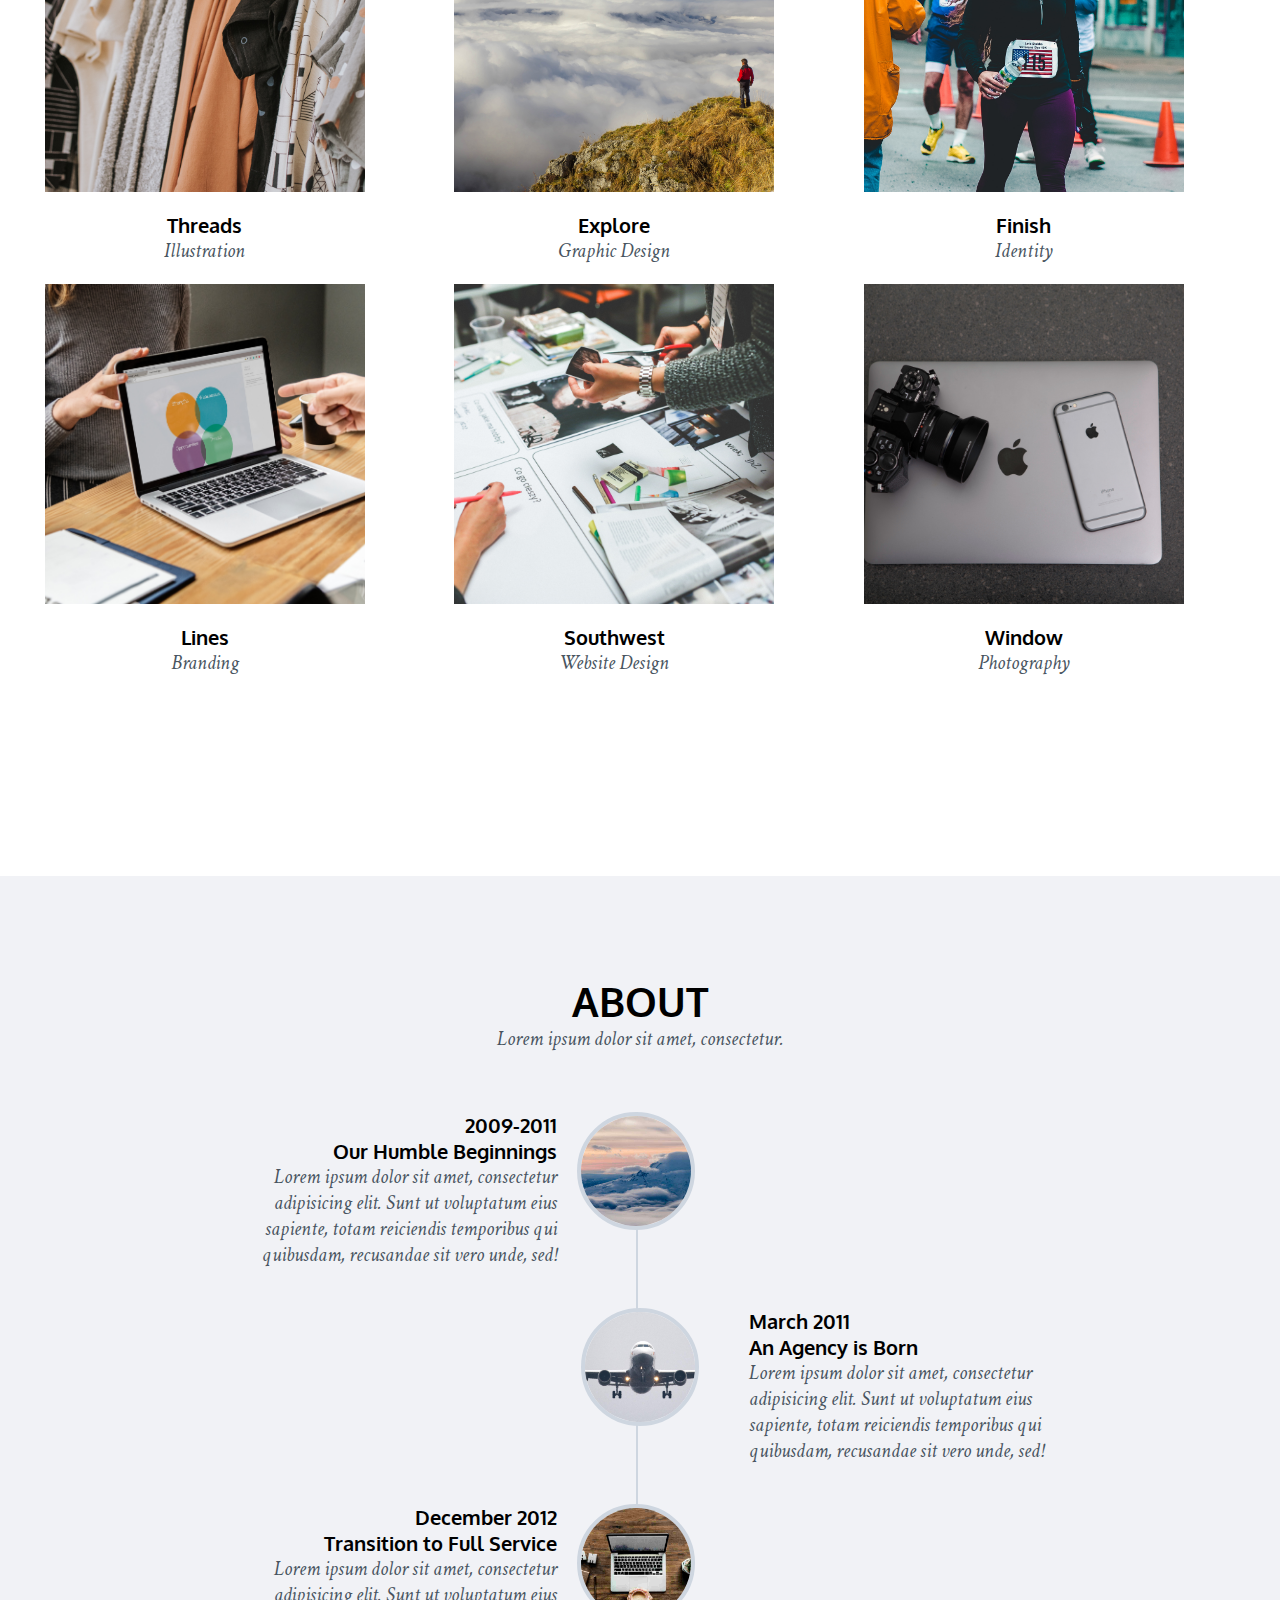
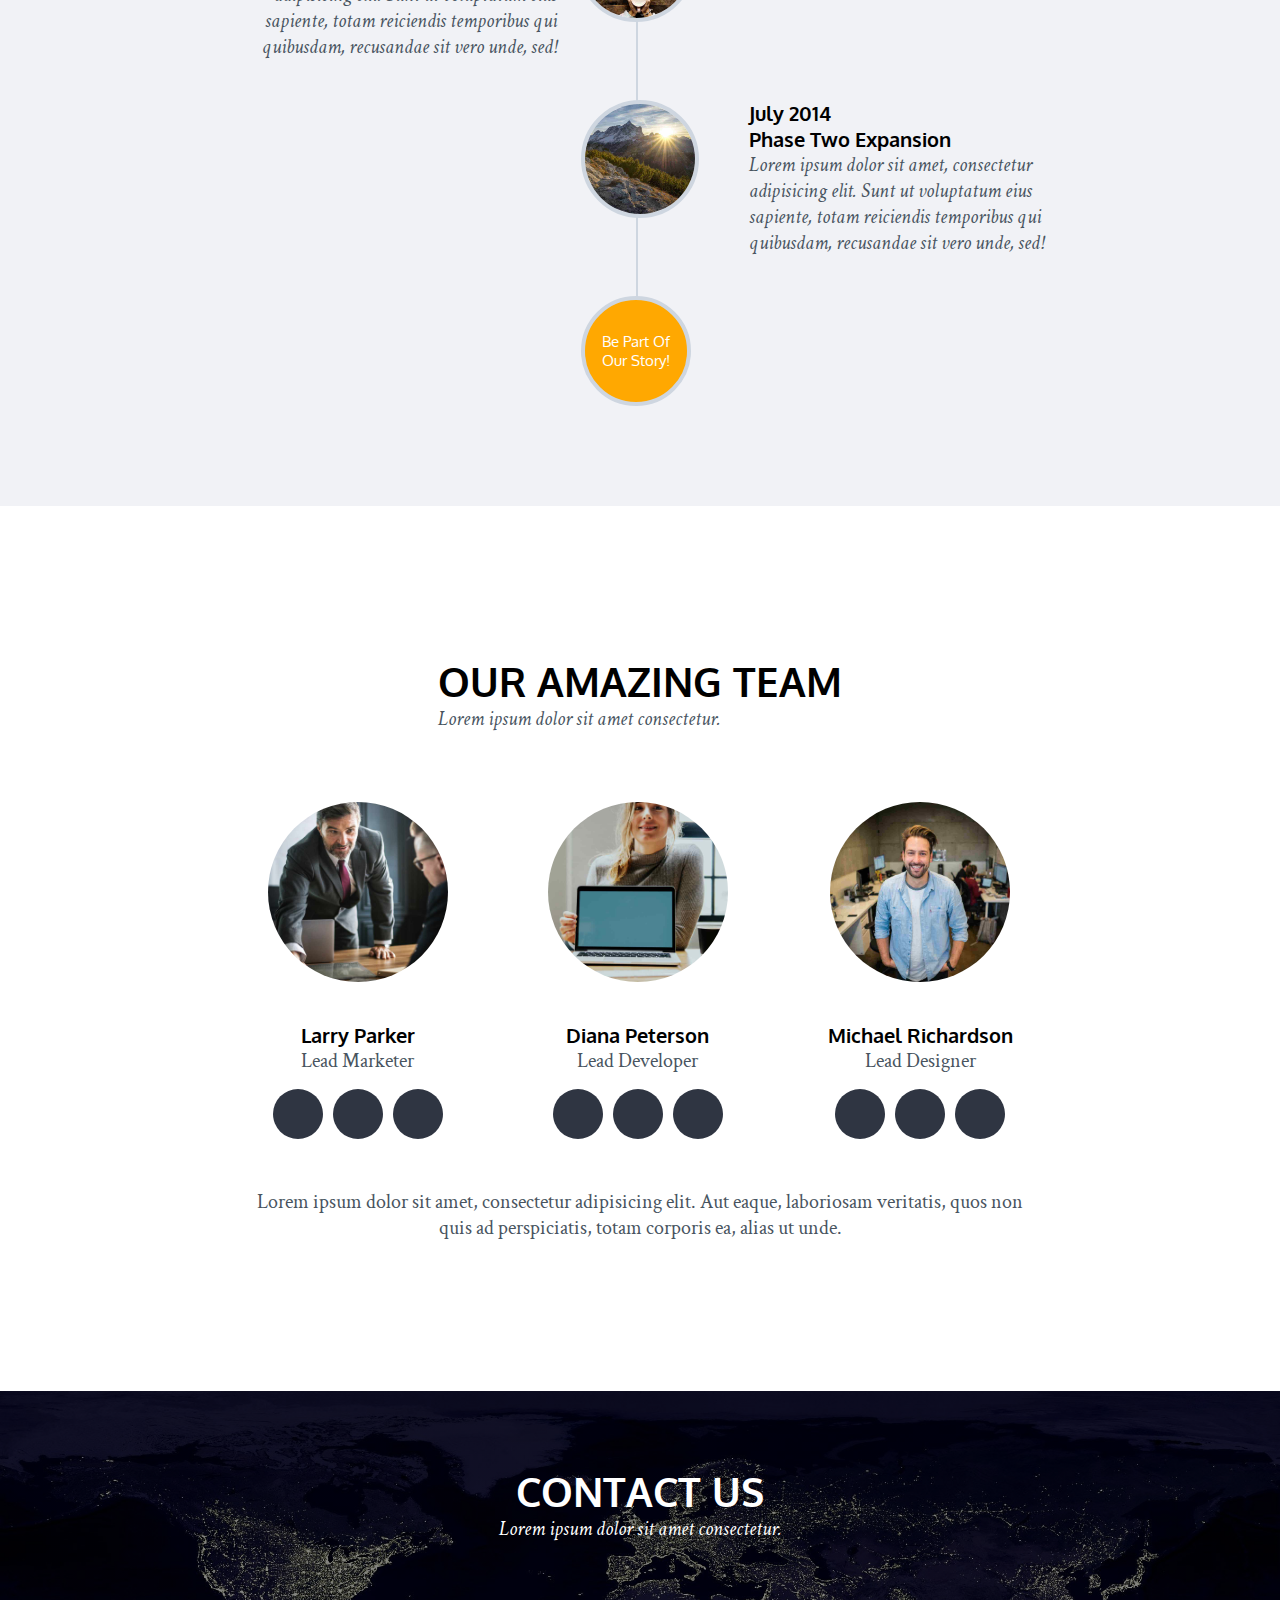
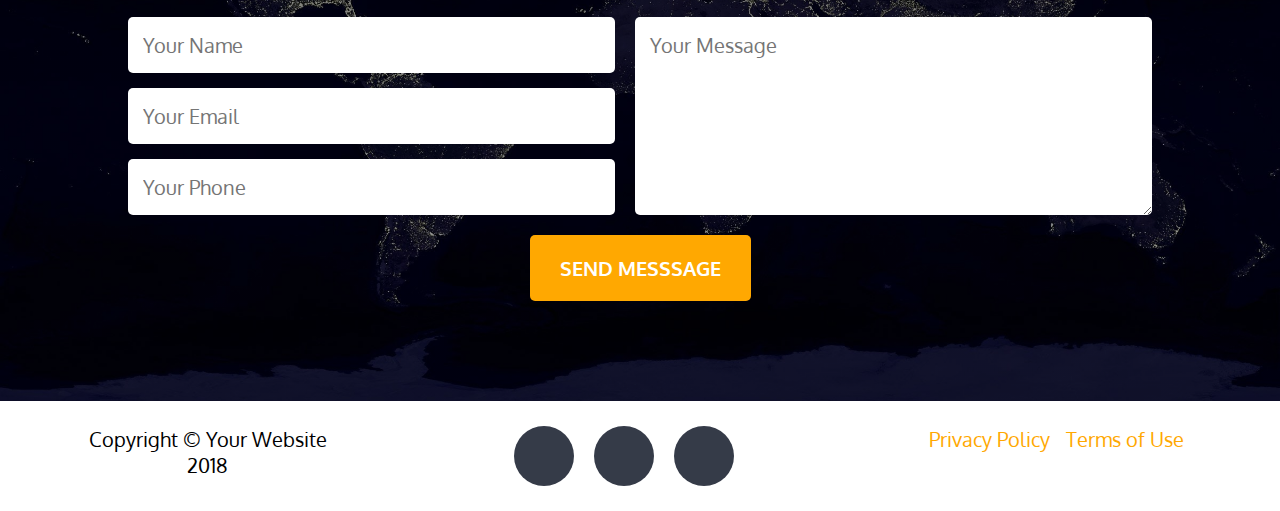
==== commit 7f61b47b: "finished website" ====
--- a/html/index.html
+++ b/html/index.html
@@ -72,8 +72,9 @@
           cursor: pointer;
       }
       //- Media Queries
-      @media only screen and (max-width: 668px) { 
-          header{
+      @media (min-width: 0px) and (max-width: 668px) {
+          header {
+              padding: 15px;
               height: 56px;
           }
       }
@@ -84,9 +85,20 @@
           }
       }
       
-      @media (min-width: 0px) and (max-width: 668px) {
+      @media (min-width: 992px) {
+          header button{
+              display: none;  
+          }    
           header {
-              padding: 15px;
+              flex-direction: row;
+              align-items: center;
+              justify-content: space-between;
+          }
+          header .pageSections {
+              display: flex;
+          }
+          .pageSections li{
+              margin-right: 15px;
           }
       }
       
@@ -460,6 +472,20 @@
               height: 300px; 
           }
       }
+      @media (min-width: 992px) {
+          .portfolioCategory img {
+              width: 25vw;
+              height: 25vw;
+          }
+      
+          .projectDialogContainer .dialogBody{
+              width:50vw;
+          }
+      
+          .projectDialogContainer .dialogBody img{
+              align-self: center;
+          }
+      }
       
     </style>
     <section class="portfolioSection" id="portfolio">
@@ -642,6 +668,11 @@
           }
       
       }
+      @media (min-width: 992px) {
+          .timelineContainer{
+              width: 70vw;
+          }
+      }
       
     </style>
     <section class="aboutSection" id="about">
@@ -758,6 +789,14 @@
               flex-direction: column;
           }
       }
+      @media (min-width: 992px) {
+          .employee{
+              margin: 0 50px;
+          }
+          .teamSectionFooter {
+              width: 60vw;
+          }
+      }
     </style>
     <section class="teamSection" id="team">
       <div class="teamSectionHeader">
@@ -868,6 +907,26 @@
           }
           .contactUsSection button {
               padding: 20px;
+          }
+      }
+      @media (min-width: 992px) {
+          .contactUsSection .inputsContainer {
+              height: auto;
+              width: 80%;
+              justify-content: space-between;
+          }
+          .contactUsSection .inputsContainer .inputContainer,
+          .contactUsSection .inputsContainer textarea{
+              width: 50%;
+          }
+          .contactUsSection .inputsContainer input{
+              margin-bottom: 15px;
+          }
+          .contactUsSection .inputsContainer input:last-child{
+              margin-bottom: 0;
+          }
+          .contactUsSection button {
+              padding: 20px 30px;
           }
       }
       
--- a/html/fonts.css
+++ b/html/fonts.css
@@ -26,13 +26,13 @@
         font-size: 120px;
     }
     .l-txt {
-        font-size: 80px;
+        font-size: 60px;
     }
     .md-txt {
-        font-size: 50px;
+        font-size: 45px;
     }
     .sm-txt {
-        font-size: 25px;
+        font-size: 18px;
     }
     .xs-txt {
         font-size: 20px;
